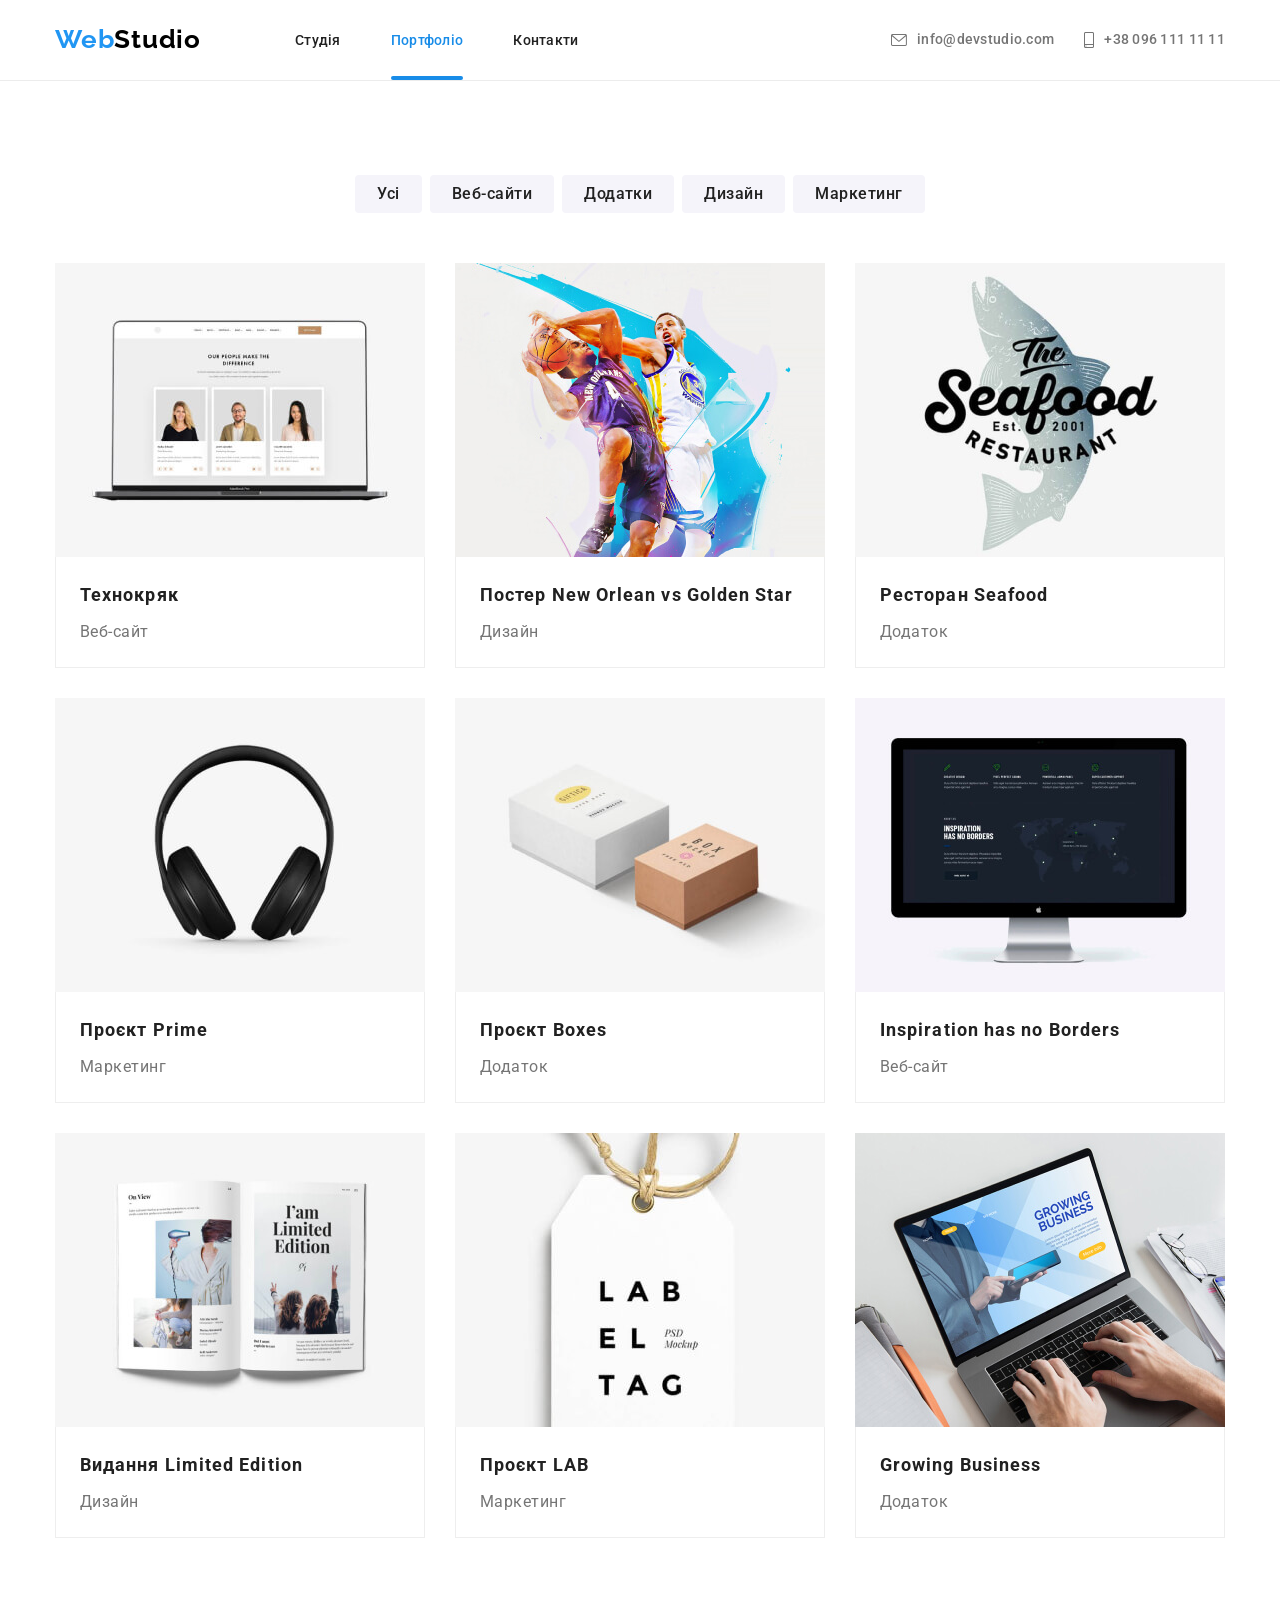
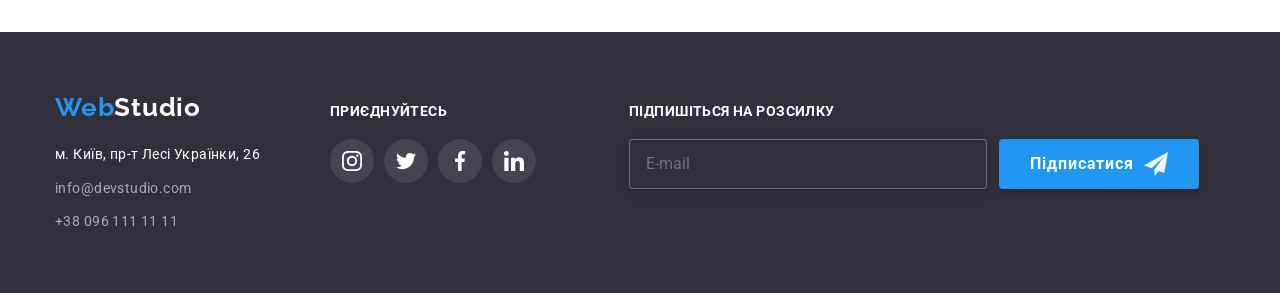
==== portfolio.html @ 802000c1 "Initial commit" ====
<!DOCTYPE html>
<html lang="uk">

<head>
    <meta charset="UTF-8">
    <meta http-equiv="X-UA-Compatible" content="IE=edge">
    <meta name="viewport" content="width=device-width, initial-scale=1.0">
    <title>Portfolio</title>
    <link rel="preconnect" href="https://fonts.googleapis.com">
    <link rel="preconnect" href="https://fonts.gstatic.com" crossorigin>
    <link href="https://fonts.gstatic.com" rel="styleshheet">
    <link
        href="https://fonts.googleapis.com/css2?family=Raleway:wght@700&family=Roboto:wght@400;500;700;900&display=swap"
        rel="stylesheet">
    <link rel="stylesheet"
        href="https://cdnjs.cloudflare.com/ajax/libs/modern-normalize/1.0.0/modern-normalize.min.css">
    <link rel="stylesheet" href="./css/styles.css">
    <link rel="stylesheet" href="./css/styles.css">
</head>


<!--head-->

<header class="border">

    <div class="container">
        <nav class="menu">
            <a class="logo-sait" href="./index.html"> <span style="color: #2196F3;">Web</span>Studio
            </a>
            <ul class="nav-item">
                <li class="item"><a class="nav-item-text" href="./index.html">Студія</a></li>
                <li class="item"><a class="nav-item-text current" href="./portfolio.html">Портфоліо</a></li>
                <li class="item"><a class="nav-item-text" href="#">Контакти</a></li>
            </ul>

            <ul class="conts">
                <li class="contacts-item">
                    <a class="contacts-text" href="mailto:info@devstudio.com">
                        <svg class="icon-heder wewr " Width="16" Height="12">
                            <use href="./img/symbol-defs.svg#icon-mail"></use>
                        </svg>
                        info@devstudio.com
                    </a>
                </li>

                <li class="contacts-item">

                    <a class="contacts-text" href="tel:+380961111111">
                        <svg class="icon-heder wewr " Width="10" Height="16">
                            <use href="./img/symbol-defs.svg#icon-tel"></use>
                        </svg>
                        +38 096 111 11 11
                    </a>
                </li>
            </ul>
        </nav>
    </div>

</header>


<main>
    <section class="prodjects">

        <div class=container>
            <ul class="batton-portfolio">
                <li class="qq"><button class="portfolio-batton" type="button">Усі</button></li>
                <li class="qq"><button class="portfolio-batton" type="button">Веб-сайти</button></li>
                <li class="qq"><button class="portfolio-batton" type="button">Додатки</button></li>
                <li class="qq"><button class="portfolio-batton" type="button">Дизайн</button></li>
                <li class="qq"><button class="portfolio-batton" type="button">Маркетинг</button></li>
            </ul>

            <ul class="img">



                <li class="img-shad">
                    <a class="img-shad-top" href="#" target="_blank">
                        <div class="img-wrapper">
                            <img class="img-top" src="./img/texnocryk.jpg" alt="технокряк" width="370" height="294">
                            <p class="opis"> Ресурс пропонує комплексні пропозиції з різним рівнем функціоналу та
                                сервісів. Все це дозволить відвідувачу отримати
                                вичерпні відомості про компанію чи приватну особу.</p>
                        </div>
                        <div class="img-structur">
                            <h3 class="project-text">Технокряк</h3>
                            <p class="work">Веб-сайт</p>
                        </div>
                    </a>
                </li>




                <li class="img-shad">
                    <a class="img-shad-top" href="#" target="_blank">
                        <div class="img-wrapper">
                            <img class="img-top" src="./img/basketball.jpg" alt="баскетбол" width="370" height="294">
                            <p class="opis"> Ресурс пропонує комплексні пропозиції з різним рівнем функціоналу та
                                сервісів. Все це дозволить відвідувачу отримати
                                вичерпні відомості про компанію чи приватну особу.</p>
                        </div>
                        <div class="img-structur">
                            <h3 class="project-text">Постер New Orlean vs Golden Star</h3>
                            <p class="work">Дизайн</p>
                        </div>
                    </a>
                </li>


                <li class="img-shad">
                    <a class="img-shad-top" href="#" target="_blank">
                        <div class="img-wrapper">
                            <img class="img-top" src="./img/seafood.jpg" alt="морськаеда" width="370" height="294">
                            <p class="opis"> Ресурс пропонує комплексні пропозиції з різним рівнем функціоналу та
                                сервісів. Все це дозволить відвідувачу отримати
                                вичерпні відомості про компанію чи приватну особу.</p>
                        </div>
                        <div class="img-structur">
                            <h3 class="project-text">Ресторан Seafood</h3>
                            <p class="work">Додаток</p>
                        </div>
                    </a>
                </li>


                <li class="img-shad">
                    <a class="img-shad-top" href="#" target="_blank">
                        <div class="img-wrapper">
                            <img class="img-top" src="./img/headphones.jpg" alt="навушники" width="370" height="294">
                            <p class="opis"> Ресурс пропонує комплексні пропозиції з різним рівнем функціоналу та
                                сервісів. Все це дозволить відвідувачу отримати
                                вичерпні відомості про компанію чи приватну особу.</p>
                        </div>
                        <div class="img-structur">
                            <h3 class="project-text">Проєкт Prime</h3>
                            <p class="work">Маркетинг</p>
                        </div>
                    </a>
                </li>

                <li class="img-shad">
                    <a class="img-shad-top" href="#" target="_blank">
                        <div class="img-wrapper">
                            <img class="img-top" src="./img/boxes.jpg" alt="коробки" width="370" height="294">
                            <p class="opis"> Ресурс пропонує комплексні пропозиції з різним рівнем функціоналу та
                                сервісів. Все це дозволить відвідувачу отримати
                                вичерпні відомості про компанію чи приватну особу.</p>
                        </div>
                        <div class="img-structur">
                            <h3 class="project-text">Проєкт Boxes</h3>
                            <p class="work">Додаток</p>
                        </div>
                    </a>
                </li>

                <li class="img-shad">
                    <a class="img-shad-top" href="#" target="_blank">
                        <div class="img-wrapper">
                            <img class="img-top" src="./img/imac.jpg" alt="аймак" width="370" height="294">
                            <p class="opis"> Ресурс пропонує комплексні пропозиції з різним рівнем функціоналу та
                                сервісів. Все це дозволить відвідувачу отримати
                                вичерпні відомості про компанію чи приватну особу.</p>
                        </div>
                        <div class="img-structur">
                            <h3 class="project-text">Inspiration has no Borders</h3>
                            <p class="work">Веб-сайт</p>
                        </div>
                    </a>
                </li>

                <li class="img-shad">
                    <a class="img-shad-top" href="#" target="_blank">
                        <div class="img-wrapper">
                            <img class="img-top" src="./img/book.jpg" alt="книга" width="370" height="294">
                            <p class="opis"> Ресурс пропонує комплексні пропозиції з різним рівнем функціоналу та
                                сервісів. Все це дозволить відвідувачу отримати
                                вичерпні відомості про компанію чи приватну особу.</p>
                        </div>
                        <div class="img-structur">
                            <h3 class="project-text">Видання Limited Edition</h3>
                            <p class="work">Дизайн</p>
                        </div>
                    </a>
                </li>

                <li class="img-shad">
                    <a class="img-shad-top" href="#" target="_blank">
                        <div class="img-wrapper">
                            <img class="img-top" src="./img/lab.jpg" alt="лаб" width="370" height="294">
                            <p class="opis"> Ресурс пропонує комплексні пропозиції з різним рівнем функціоналу та
                                сервісів. Все це дозволить відвідувачу отримати
                                вичерпні відомості про компанію чи приватну особу.</p>
                        </div>
                        <div class="img-structur">
                            <h3 class="project-text">Проєкт LAB</h3>
                            <p class="work">Маркетинг</p>
                        </div>
                    </a>
                </li>

                <li class="img-shad">
                    <a class="img-shad-top" href="#" target="_blank">
                        <div class="img-wrapper">
                            <img class="img-top" src="./img/notebook.jpg" alt="ноутбук" width="370" height="294">
                            <p class="opis"> Ресурс пропонує комплексні пропозиції з різним рівнем функціоналу та
                                сервісів. Все це дозволить відвідувачу отримати
                                вичерпні відомості про компанію чи приватну особу.</p>
                        </div>
                        <div class="img-structur">
                            <h3 class="project-text">Growing Business</h3>
                            <p class="work">Додаток</p>
                        </div>
                    </a>
                </li>

            </ul>
        </div>
    </section>


</main>

<footer class="address">


    <div class="container">
        <div class="footer-socials">
            <div class="adress-items">
                <a class="logo-nav-address" href="./index.html"> <span style="color: #2196F3;">Web</span>Studio </a>
                <ul class="contacts">
                    <li class="cont"><a class="cont-address-text" href="https://goo.gl/maps/hf1jpu9bbmZNbc6U8"
                            target="_blank" rel="noopener norreffer">м. Київ, пр-т Лесі
                            Українки, 26</a></li>
                    <li class="cont"><a class="cont-mail-text" href="mailto:info@devstudio.com">info@devstudio.com</a>
                    </li>
                    <li class="cont"><a class="cont-tel-tex" href="tel:+380961111111">+38 096 111 11 11</a></li>
                </ul>
            </div>



            <div class="conect-items">
                <p>приєднуйтесь</p>
                <ul class="connect-list">
                    <li class="connect-item">
                        <a href="#" class="connect-link">
                            <svg width=20 height=20>
                                <use href="./img/symbol-social.svg#icon-instagram"></use>
                            </svg>
                        </a>
                    </li>

                    <li class="connect-item">
                        <a href="#" class="connect-link">
                            <svg width=20 height=20>
                                <use href="./img/symbol-social.svg#icon-twitter"></use>
                            </svg>
                        </a>
                    </li>

                    <li class="connect-item">
                        <a href="#" class="connect-link">
                            <svg width=20 height=20>
                                <use href="./img/symbol-social.svg#icon-facebook"></use>
                            </svg>
                        </a>
                    </li>

                    <li class="connect-item">
                        <a href="#" class="connect-link">
                            <svg width=20 height=20>
                                <use href="./img/symbol-social.svg#icon-linkedin"></use>
                            </svg>
                        </a>
                    </li>
                </ul>
            </div>


            <div class="form-email">
                <p>Підпишіться на розсилку</p>
                <div class="forms-button">
                    <form action="name">
                        <label for="mail">
                            <input class="mmm" type="email" name="mail" id="mail" placeholder="E-mail" />
                        </label>
                    </form>
                    <button class="form-batton" type="submit">Підписатися
                        <svg width=24 height=24>
                            <use href="./img/symbol-clients.svg#icon-send"></use>
                        </svg></button>
                </div>
            </div>
        </div>




</footer>

</body>

</html>
---- css/styles.css ----
:root {
  --best-color1: #2196f3;
  --best-color2: #f5f5f5;
  --best-color3: #212121;
  --best-color4: #757575;
  --best-color5: #f5f4fa;
  --best-color6: #2f303a;
  --best-color7: #000000;
  --best-color8: #ffffff;
  --best-color9: #ffffff99;
  --best-color10: #e60909;
}

/* reset */
h1,
h2,
h3,
h4,
h5,
h6,
p,
ul {
  margin: 0;
  padding: 0;
}
body {
  background-color: var(--best-color8);
  font-family: "Roboto", sans-serif;
  color: var(--best-color3);
  text-decoration: none;
}
.border {
  border-bottom-width: 1px;
  border-bottom-style: solid;
  border-bottom-color: #ececec;
}

.container {
  width: 1200px;
  margin: 0 auto;
  padding-left: 15px;
  padding-right: 15px;
}
.menu {
  display: flex;
  align-items: center;
  margin: auto;
}

.logo-sait {
  padding-top: 24px;
  padding-bottom: 25px;
  display: flex;
  font-family: "Raleway", sans-serif;
  font-size: 26px;
  font-weight: 700;
  line-height: 1.19;
  letter-spacing: 0.03em;
  color: var(--best-color7);
  text-decoration: none;
  font-style: normal;
  line-height: 31px;
}

.nav-item {
  margin-left: 94px;
  font-weight: 500;
  align-items: center;
  display: flex;
  list-style-type: none;
}
.nav-item-text {
  padding: 32px 0;
  font-family: "Roboto", sans-serif;
  text-decoration: none;
  color: var(--best-color3);
  font-style: normal;
  font-size: 14px;
  line-height: 1.14;
  letter-spacing: 0.02em;
  transition: color 250ms cubic-bezier(0.4, 0, 0.2, 1);
}

.nav-item-text.current {
  color: #188ce8;
  position: relative;
}
.current:after {
  content: "";
  position: absolute;
  background: #188ce8;
  border-radius: 2px;
  height: 4px;
  width: 100%;
  left: 0%;
  bottom: 0%;
}

.nav-item .item + .item {
  margin-left: 50px;
}
.nav-item-text:focus {
  color: var(--best-color1);
}
.nav-item-text:hover {
  color: var(--best-color1);
}

/* mail-tel*/

.conts {
  margin-left: auto;
  display: flex;
  align-items: center;
}
.conts .contacts-item + .contacts-item {
  margin-left: 30px;
}

.conect-items {
  display: inline-block;
  text-decoration: none;
}

.contacts-text {
  padding: 32px 0;
  fill: #757575;
  display: flex;
  align-items: center;
  text-decoration: none;
  font-family: "Roboto", sans-serif;
  font-size: 14px;
  font-weight: 500;
  line-height: 1.14;
  letter-spacing: 0.02em;
  text-align: left;
  color: var(--best-color4);
  transition: color 900ms cubic-bezier(0.4, 0, 0.2, 1),
    fill 250ms cubic-bezier(0.4, 0, 0.2, 1);
}

li.contacts-item {
  list-style-type: none;
}

.icon-heder {
  fill: #757575;
  display: flex;
  margin-right: 10px;
  transition: fill 250ms cubic-bezier(0.4, 0, 0.2, 1);
}

.icon-heder:hover {
  fill: #2196f3;
  color: var(--best-color1);
}

.contacts-text:hover {
  fill: #2196f3;
  color: var(--best-color1);
}

.contacts-text:focus {
  fill: #2196f3;
  color: var(--best-color1);
}

/* Ефективні рішення для вашого бізнесу */

.hero-section {
  background-repeat: no-repeat;
  width: 1600px;
  height: 600px;
  margin: 0 auto;
  background-color: #c4c4c4;
  background-image: linear-gradient(
      rgba(47, 48, 58, 0.4),
      rgba(47, 48, 58, 0.4)
    ),
    url(../img/team.jpg);
  border-top-width: 3px;
  padding-top: 200px;
  padding-bottom: 200px;
}

.hero-text {
  text-transform: uppercase;
  color: white;
  font-size: 44px;
  font-weight: 900;
  line-height: 1.36;
  letter-spacing: 0.06em;
  text-align: center;
  max-width: 696px;
  margin: auto;
}

.main-batton {
  display: block;
  margin: 0 auto;
  font-family: "roboto";
  border-radius: 4px;
  padding: 15px 32px;
  font-size: 16px;
  font-weight: 700;
  line-height: 1.87;
  letter-spacing: 0.06em;
  text-align: center;
  cursor: pointer;
  text-decoration: none;
  margin-top: 30px;
  border: none;
  background-color: var(--best-color1);
  border-color: var(--brand-color1);
  color: var(--best-color2);
  box-shadow: 0px 4px 4px rgba(0, 0, 0, 0.15);
  transition: background-color 250ms cubic-bezier(0.4, 0, 0.2, 1);
}

.main-batton:focus {
  border-radius: 4px;
  background-color: #188ce8;
}
.main-batton:hover {
  background-color: #188ce8;
  box-shadow: 0px 4px 4px rgba(0, 0, 0, 0.15);
}
.main-batton:active {
  background-color: #188ce8;
}

.marker {
  gap: 30px;
  display: flex;
  list-style-type: none;
}
.peculiarities {
  padding-bottom: 94px;
  padding-top: 94px;
  display: block;
}

/*Чим ми займаємося */

.icon-rectangle {
  padding: 25px 102px 25px 102px;
  width: 270px;
  height: 120px;
  background: #f5f4fa;
  border-radius: 4px;
}
.What {
  padding-bottom: 94px;
}
.h3-text {
  margin-top: 30px;
  font-family: "Roboto", sans-serif;
  font-size: 14px;
  font-weight: 700;
  line-height: 1.14;
  letter-spacing: 0.03em;
  text-align: left;
  color: var(--best-color3);
  text-transform: uppercase;
  margin-bottom: 10px;
}

.p {
  font-family: "Roboto", sans-serif;
  font-size: 14px;
  line-height: 1.71;
  letter-spacing: 0.03em;
  text-align: left;
  color: var(--best-color4);
  width: 270px;
}
.foto {
  gap: 30px;
}
.h2-text {
  margin-bottom: 50px;
  font-family: "Roboto", sans-serif;
  font-size: 36px;
  font-weight: 700;
  line-height: 1.16;
  letter-spacing: 0.03em;
  text-align: center;
  color: var(--best-color3);
  text-align: center;
}

.product-thumb {
  position: relative;
  display: flex;
  align-items: center;
  justify-content: center;
}

.product-thumb::before {
  display: inline-block;
  position: absolute;
  content: "";
  width: 100%;
  height: 70px;
  bottom: 0%;
  background-color: rgba(47, 48, 58, 0.8);
}
.decor-img {
  font-family: "Roboto";
  font-style: normal;
  font-weight: 700;
  font-size: 14px;
  line-height: 16px;
  text-align: center;
  letter-spacing: 0.03em;
  text-transform: uppercase;
  bottom: 27px;
  color: #ffffff;

  position: absolute;
}

/* Наша команда*/

.team {
  padding-top: 94px;
  padding-bottom: 94px;
}

.team-foto {
  box-shadow: 0px 1px 3px rgba(0, 0, 0, 0.12), 0px 1px 1px rgba(0, 0, 0, 0.14),
    0px 2px 1px rgba(0, 0, 0, 0.2);
  border-radius: 0px 0px 4px 4px;
  background-color: #ffffff;
  list-style-type: none;
}
.rrr {
  gap: 30px;
  display: flex;
}
.our-team {
  font-family: "Roboto", sans-serif;
  font-size: 36px;
  font-weight: 700;
  line-height: 1.16;
  letter-spacing: 0.03em;
  text-align: center;
  color: var(--best-color3);
  margin-bottom: 50px;
}
.name-team {
  padding-top: 30px;
  margin-bottom: 10px;
  font-family: "Roboto", sans-serif;
  font-size: 16px;
  font-weight: 500;
  line-height: 1.18;
  letter-spacing: 0.03em;
  text-align: center;
  color: var(--best-color3);
}
.team-professions {
  font-family: "Roboto", sans-serif;
  font-size: 16px;
  font-weight: 400;
  line-height: 1.18;
  letter-spacing: 0.03em;
  text-align: center;
  color: var(--best-color4);
}
.address {
  padding-top: 60px;
  padding-bottom: 60px;
  background-color: var(--best-color6);
}
.logo-nav-address {
  font-family: "Raleway", sans-serif;
  font-size: 26px;
  font-weight: 700;
  line-height: 1.19;
  letter-spacing: 0.03em;
  text-align: left;
  color: var(--best-color8);
  text-decoration: none;
  font-style: normal;
  margin-bottom: 20px;
  display: block;
}
.contacts {
  list-style-type: none;
  font-style: normal;
  display: block;
}

.cont-address-text {
  text-decoration: none;
  font-family: "Roboto", sans-serif;
  font-size: 14px;
  font-weight: 400;
  line-height: 1.71;
  letter-spacing: 0.03em;
  text-align: left;
  color: var(--best-color8);
}
.contacts :not(:last-child) {
  margin-bottom: 9px;
}

.cont-mail-text {
  text-decoration: none;
  height: 21px;
  width: 231px;
  left: 215px;
  top: 2235px;
  border-radius: nullpx;
  color: var(--best-color9);
  font-family: "Roboto", sans-serif;
  font-style: normal;
  font-weight: 400;
  font-size: 14px;
  line-height: 24px;
  letter-spacing: 0.03em;
}
.cont-tel-tex {
  text-decoration: none;
  height: 21px;
  width: 231px;
  left: 215px;
  top: 2235px;
  border-radius: nullpx;
  color: var(--best-color9);
  font-family: "Roboto", sans-serif;
  font-style: normal;
  font-weight: 400;
  font-size: 14px;
  line-height: 24px;

  letter-spacing: 0.03em;
}
.batton-portfolio {
  display: block;
  justify-content: center;
  display: flex;
  list-style-type: none;
  margin-bottom: 50px;
}
.batton-portfolio .qq + .qq {
  margin-left: 8px;
}
.prodjects {
  padding-top: 94px;
  padding-bottom: 94px;
}
.portfolio-batton:hover {
  color: var(--best-color8);
  background-color: var(--best-color1);
}
.portfolio-batton:active {
  cursor: pointer;
  color: var(--best-color8);
  background-color: var(--best-color1);
  font-family: "Roboto", sans-serif;
  font-size: 16px;
  font-weight: 500;
  line-height: 1.62;
  letter-spacing: 0.03em;
  text-align: center;
  border-style: none;
}
.portfolio-batton {
  border-radius: 4px;
  padding-left: 22px;
  padding-right: 22px;
  padding-top: 6px;
  padding-bottom: 6px;
  background-color: var(--best-color5);
  font-family: "Roboto", sans-serif;
  font-size: 16px;
  font-weight: 500;
  line-height: 1.62;
  letter-spacing: 0.03em;
  text-align: center;
  color: var(--best-color3);
  cursor: pointer;
  border: none;
  transition: color 250ms cubic-bezier(0.4, 0, 0.2, 1);
}

.portfolio-batton {
  transition: background-color 250ms cubic-bezier(0.4, 0, 0.2, 1);
}
.portfolio-batton:hover {
  box-shadow: 0px 3px 1px rgba(0, 0, 0, 0.1), 0px 1px 2px rgba(0, 0, 0, 0.08),
    0px 2px 2px rgba(0, 0, 0, 0.12);
}
.portfolio-batton:focus {
  border-radius: 4px;
  color: var(--best-color8);
  background-color: var(--best-color1);
}

.img {
  flex-wrap: wrap;
  display: flex;
  list-style-type: none;
  gap: 30px;
}
.img-shad {
  transition: color 250ms cubic-bezier(0.4, 0, 0.2, 1);
}
.img-shad-top {
  transition: box-shadow 250ms cubic-bezier(0.4, 0, 0.2, 1);
  list-style-type: none;
  text-decoration: none;
  display: block;
}

.img-wrapper {
  position: relative;
  overflow: hidden;
}

.opis {
  position: absolute;
  width: 322px;
  height: 168px;
  left: 239px;
  top: 323px;
  font-family: "Roboto";
  font-style: normal;
  font-weight: 400;
  font-size: 18px;
  line-height: 28px;
  letter-spacing: 0.03em;

  top: 0;
  left: 0;
  width: 100%;
  height: 100%;
  color: #ffffff;
  padding-top: 63px;
  padding-left: 24px;
  background-color: rgba(33, 150, 243, 0.9);
  overflow: auto;
  transform: translateY(100%);
  transition: transform 250ms linear;
}

.img-shad-top:hover .opis {
  transform: translateY(0%);
}

.img-shad-top:focus .opis {
  transform: translateY(0%);
}

.img-shad-top:hover {
  box-shadow: 0px 1px 1px rgba(0, 0, 0, 0.12), 0px 4px 4px rgba(0, 0, 0, 0.06),
    1px 4px 6px rgba(0, 0, 0, 0.16);
}

.img-shad-top:focus {
  box-shadow: 0px 1px 1px rgba(0, 0, 0, 0.12), 0px 4px 4px rgba(0, 0, 0, 0.06),
    1px 4px 6px rgba(0, 0, 0, 0.16);
}

.img-top {
  display: block;
  max-width: 100%;
  height: auto;
}
.img-structur {
  padding: 20px 24px;
  border: 1px solid #eeeeee;
  border-top: none;
}
.project-text {
  font-family: "Roboto", sans-serif;
  font-size: 18px;
  font-weight: 700;
  line-height: 2;
  letter-spacing: 0.06em;
  text-align: left;
  color: var(--best-color3);
}
.work {
  margin-top: 4px;
  font-family: "Roboto", sans-serif;
  font-size: 16px;
  font-weight: 400;
  line-height: 1.87;
  letter-spacing: 0.03em;
  text-align: left;
  color: var(--best-color4);
}

.foto {
  display: flex;
  list-style-type: none;
}
.team {
  background-color: var(--best-color5);
}

.one {
  flex: content;
}

.clients-list {
  display: flex;
  justify-content: center;
  align-items: center;
  gap: 30px;
  list-style: none;
  margin: 0;
  padding: 0;
  border: 0;
  font-size: 100%;
  font: inherit;
  vertical-align: baseline;
}

/* постійнй кклієнти*/

.ikn {
  padding-top: 94px;
  padding-bottom: 94px;
}

.ikns {
  margin-bottom: 50px;
  text-align: center;
  font-family: "Roboto";
  font-style: normal;
  font-weight: 700;
  font-size: 36px;
  line-height: 42px;
  text-align: center;
  letter-spacing: 0.03em;

  color: #212121;
}

.clients-link {
  cursor: pointer;
  border: 1px solid #afb1b8;
  border-radius: 4px;
  display: flex;
  justify-content: center;
  align-items: center;
  fill: #afb1b8;
  width: 170px;
  height: 92px;
}
.clients-link {
  transition: fill 250ms cubic-bezier(0.4, 0, 0.2, 1),
    border-color 250ms cubic-bezier(0.4, 0, 0.2, 1);
}

.clients-link:focus {
  border: 1px solid #2196f3;
  fill: #2196f3;
}
.clients-link:hover {
  border: 1px solid #2196f3;
  fill: #2196f3;
}

.team-socials {
  gap: 10px;
  list-style: none;
  display: flex;
  justify-content: center;
  margin: 16px 0px 30px 0px;
}
.team-socials-item {
  width: 44px;
  height: 44px;
}
.team-socials-link {
  display: flex;
  justify-content: center;
  align-items: center;
  width: 100%;
  height: 100%;
  background-color: #ffffff;
  border-radius: 50%;
  transition: background-color 250ms cubic-bezier(0.4, 0, 0.2, 1);
}

.team-socials-icon {
  fill: #afb1b8;
  transition: fill 250ms cubic-bezier(0.4, 0, 0.2, 1);
}

.team-socials-icon:hover {
  fill: #ffffff;
}
.team-socials-link:hover {
  background-color: #2196f3;
}
.team-socials-link:hover .team-socials-icon {
  fill: #ffffff;
}
.team-socials-link:focus .team-socials-icon {
  fill: #ffffff;
}
.team-socials-link:focus {
  background-color: #2196f3;
}

.footer-socials {
  display: flex;
  align-items: baseline;
}

.adress-items {
  margin-right: 70px;
}
.conect-items {
  margin-right: 93px;
  color: white;
  text-transform: uppercase;
  font-family: Roboto;
  font-size: 14px;
  font-weight: 700;
  line-height: 16px;
  letter-spacing: 0.03em;
  text-align: left;
}
.connect-list {
  list-style: none;
  display: flex;
  margin-top: 20px;
  gap: 10px;
}
.connect-link {
  fill: white;
  border-radius: 50%;
  background-color: #ffffff1a;
  padding: 12;
  display: flex;
  padding: 12px;
  margin: 0px;
  transition: background-color 250ms cubic-bezier(0.4, 0, 0.2, 1);
}
.connect-link:hover {
  background-color: #2196f3;
}
.connect-link:focus {
  background-color: #2196f3;
}

.backdrop {
  position: fixed;
  top: 0;
  left: 0;
  width: 100%;
  height: 100%;
  background: rgba(0, 0, 0, 0.2);
  z-index: 100;
  transition: opacity 250ms linear, visibility 250ms linear;
}
.backdrop.is-hidden {
  visibility: hidden;
  opacity: 0;
  pointer-events: none;
}
.modal {
  position: absolute;
  width: 528px;
  height: 581px;
  background-color: #ffffff;
  top: 50%;
  left: 50%;
  transform: translate(-50%, -50%);
  padding: 40px;
}

.modal-text {
  font-weight: 700;
  font-size: 20px;
  line-height: calc(23 / 20);
  text-align: center;
  letter-spacing: 0.03em;
  display: block;
  color: #212121;
  margin-bottom: 12px;
}

.form-email {
  font-family: "Roboto";
  font-style: normal;
  font-weight: 700;
  font-size: 14px;
  line-height: 16px;
  letter-spacing: 0.03em;
  text-transform: uppercase;
  color: #ffffff;
}
.form-batton {
  width: 200px;
  height: 50px;
  left: 1213px;
  top: 2794px;
  background: #2196f3;
  box-shadow: 0px 4px 4px rgba(0, 0, 0, 0.15);
  border-radius: 4px;
  font-family: "Roboto";
  font-style: normal;
  font-weight: 700;
  font-size: 16px;
  line-height: 30px;
  display: flex;
  align-items: center;
  justify-content: center;
  text-align: center;
  letter-spacing: 0.06em;
  color: #ffffff;
  fill: var(--best-color2);
  gap: 10px;
  transition: background-color 250ms cubic-bezier(0.4, 0, 0.2, 1);
  cursor: pointer;
  border: none;
}
.form-batton:focus {
  border-radius: 4px;
  background-color: #188ce8;
}
.form-batton:hover {
  background-color: #188ce8;
  box-shadow: 0px 4px 4px rgba(0, 0, 0, 0.15);
}
.form-batton:active {
  background-color: #188ce8;
}

.forms-button {
  display: flex;
  align-items: center;
  gap: 12px;
  margin-top: 20px;
}
.mmm {
  box-sizing: border-box;
  justify-items: center;
  align-items: center;
  width: 358px;
  height: 50px;
  left: 815px;
  top: 2784px;
  background-color: #2f303a;
  border: 1px solid rgba(255, 255, 255, 0.3);
  filter: drop-shadow(0px 4px 4px rgba(0, 0, 0, 0.15));
  border-radius: 4px;
  font-family: "Roboto";
  font-style: normal;
  font-weight: 400;
  font-size: 16px;
  padding: 0 16px;
  cursor: pointer;
}
.mmm:focus {
  border: var(--best-color1) 1px solid;
  transition: border-color 250ms cubic-bezier(0.4, 0, 0.2, 1);
}
.mmm:hover {
  border: var(--best-color1) 1px solid;
  transition: border-color 250ms cubic-bezier(0.4, 0, 0.2, 1);
}

.contact-form {
  flex-wrap: wrap;
  display: flex;
}
.form-input {
  box-sizing: border-box;
  width: 448px;
  height: 40px;
  display: block;
  border: 1px solid rgba(33, 33, 33, 0.2);
  border-radius: 4px;
  cursor: pointer;
  padding: 11px 42px;
  margin-bottom: 10px;
  transition: border 250ms cubic-bezier(0.4, 0, 0.2, 1);
}

.form-input:focus, .form-input:hover {
  border: 1px solid #2196F3;
}
.form-input:focus ~ .contact-form-icon, .form-input:hover ~ .contact-form-icon {
  fill: #2196F3;
}

.form-input-texterea {
  box-sizing: border-box;
  width: 448px;
  height: 120px;
  display: block;
  border: 1px solid rgba(33, 33, 33, 0.2);
  border-radius: 4px;
  cursor: pointer;
  resize: none;
  padding: 12px 16px;
  margin-bottom: 20px;
  transition: border 250ms cubic-bezier(0.4, 0, 0.2, 1);
}
.form-input-texterea::placeholder {
  font-weight: 400;
  font-size: 12px;
  line-height: 14px;
  letter-spacing: 0.01em;
  color: rgba(117, 117, 117, 0.5);
}
.form-label {
  font-size: 12px;
  line-height: calc(14 / 12);
  letter-spacing: 0.01em;
  color: #757575;
  display: block;
  margin-bottom: 4px;
}
.contact-form-box {
  display: block;
  position: relative;
}

.form-batton-modal {
  width: 200px;
  height: 50px;
  border-radius: 4px;
  font-weight: 700;
  letter-spacing: 0.06em;
  cursor: pointer;
  border: none;
  display: block;
  margin: 0 auto;
  color: var(--best-color2);
  box-shadow: 0px 4px 4px rgba(0, 0, 0, 0.15);
  transition: background-color 250ms cubic-bezier(0.4, 0, 0.2, 1);
  background-color: var(--best-color1);
}

.form-batton-modal:focus {
  border-radius: 4px;
  background-color: #188ce8;
}
.form-batton-modal:hover {
  background-color: #188ce8;
  box-shadow: 0px 4px 4px rgba(0, 0, 0, 0.15);
}
.form-batton-modal:active {
  background-color: #188ce8;
}

.contact-form-icon {
  fill: var(--best-color3);
  position: absolute;
  left: 11px;
  top: 50%;
  transform: translateY(-50%);
  cursor: pointer;
}

.contact-form-text {
  font-weight: 400;
  font-size: 14px;
  line-height: 24px;
  letter-spacing: 0.03em;
  color: #757575;
}
.contact-form-link {
  font-weight: 400;
  font-size: 14px;
  line-height: 24px;
  letter-spacing: 0.03em;
  color: var(--best-color1);
}

.btn-modal-close {
  position: absolute;
  top: 8px;
  right: 8px;
  width: 30px;
  height: 30px;
  border: 1px solid rgba(0, 0, 0, 0.1);
  padding: 0;
  border-radius: 50%;
  display: flex;
  justify-content: center;
  align-items: center;
  cursor: pointer;
  fill: #000000;
}
.modal-close-icon:hover {
  transition: fill 250ms cubic-bezier(0.4, 0, 0.2, 1);
  fill: #2196f3;
}

.contact-form-icon:hover {
  transition: fill 250ms cubic-bezier(0.4, 0, 0.2, 1);
  fill: #2196f3;
}

.form-input:hover {
  transform: outline #2196f3;
}

.contact-form-accept {
  display: flex;
  align-items: center;
  margin: 0 auto;
  margin-bottom: 30px;
  cursor: pointer;
}
.checkbox-checked {
  margin-right: 7px;
  width: 16px;
  height: 15px;
  display: inline-block;
  border-radius: 4px;
  border: 2px solid #212121;
}
.contact-form-checkbox {
  position: absolute;
  appearance: none;
}

.contact-form-checkbox:checked + .checkbox-checked {
  background-color: var(--best-color1);
  background-size: contain;
  background-origin: border-box;
  border-color: var(--best-color1);
  background-image: url(../img/vector.svg);
}
---- css/styles.css ----
:root {
  --best-color1: #2196f3;
  --best-color2: #f5f5f5;
  --best-color3: #212121;
  --best-color4: #757575;
  --best-color5: #f5f4fa;
  --best-color6: #2f303a;
  --best-color7: #000000;
  --best-color8: #ffffff;
  --best-color9: #ffffff99;
  --best-color10: #e60909;
}

/* reset */
h1,
h2,
h3,
h4,
h5,
h6,
p,
ul {
  margin: 0;
  padding: 0;
}
body {
  background-color: var(--best-color8);
  font-family: "Roboto", sans-serif;
  color: var(--best-color3);
  text-decoration: none;
}
.border {
  border-bottom-width: 1px;
  border-bottom-style: solid;
  border-bottom-color: #ececec;
}

.container {
  width: 1200px;
  margin: 0 auto;
  padding-left: 15px;
  padding-right: 15px;
}
.menu {
  display: flex;
  align-items: center;
  margin: auto;
}

.logo-sait {
  padding-top: 24px;
  padding-bottom: 25px;
  display: flex;
  font-family: "Raleway", sans-serif;
  font-size: 26px;
  font-weight: 700;
  line-height: 1.19;
  letter-spacing: 0.03em;
  color: var(--best-color7);
  text-decoration: none;
  font-style: normal;
  line-height: 31px;
}

.nav-item {
  margin-left: 94px;
  font-weight: 500;
  align-items: center;
  display: flex;
  list-style-type: none;
}
.nav-item-text {
  padding: 32px 0;
  font-family: "Roboto", sans-serif;
  text-decoration: none;
  color: var(--best-color3);
  font-style: normal;
  font-size: 14px;
  line-height: 1.14;
  letter-spacing: 0.02em;
  transition: color 250ms cubic-bezier(0.4, 0, 0.2, 1);
}

.nav-item-text.current {
  color: #188ce8;
  position: relative;
}
.current:after {
  content: "";
  position: absolute;
  background: #188ce8;
  border-radius: 2px;
  height: 4px;
  width: 100%;
  left: 0%;
  bottom: 0%;
}

.nav-item .item + .item {
  margin-left: 50px;
}
.nav-item-text:focus {
  color: var(--best-color1);
}
.nav-item-text:hover {
  color: var(--best-color1);
}

/* mail-tel*/

.conts {
  margin-left: auto;
  display: flex;
  align-items: center;
}
.conts .contacts-item + .contacts-item {
  margin-left: 30px;
}

.conect-items {
  display: inline-block;
  text-decoration: none;
}

.contacts-text {
  padding: 32px 0;
  fill: #757575;
  display: flex;
  align-items: center;
  text-decoration: none;
  font-family: "Roboto", sans-serif;
  font-size: 14px;
  font-weight: 500;
  line-height: 1.14;
  letter-spacing: 0.02em;
  text-align: left;
  color: var(--best-color4);
  transition: color 900ms cubic-bezier(0.4, 0, 0.2, 1),
    fill 250ms cubic-bezier(0.4, 0, 0.2, 1);
}

li.contacts-item {
  list-style-type: none;
}

.icon-heder {
  fill: #757575;
  display: flex;
  margin-right: 10px;
  transition: fill 250ms cubic-bezier(0.4, 0, 0.2, 1);
}

.icon-heder:hover {
  fill: #2196f3;
  color: var(--best-color1);
}

.contacts-text:hover {
  fill: #2196f3;
  color: var(--best-color1);
}

.contacts-text:focus {
  fill: #2196f3;
  color: var(--best-color1);
}

/* Ефективні рішення для вашого бізнесу */

.hero-section {
  background-repeat: no-repeat;
  width: 1600px;
  height: 600px;
  margin: 0 auto;
  background-color: #c4c4c4;
  background-image: linear-gradient(
      rgba(47, 48, 58, 0.4),
      rgba(47, 48, 58, 0.4)
    ),
    url(../img/team.jpg);
  border-top-width: 3px;
  padding-top: 200px;
  padding-bottom: 200px;
}

.hero-text {
  text-transform: uppercase;
  color: white;
  font-size: 44px;
  font-weight: 900;
  line-height: 1.36;
  letter-spacing: 0.06em;
  text-align: center;
  max-width: 696px;
  margin: auto;
}

.main-batton {
  display: block;
  margin: 0 auto;
  font-family: "roboto";
  border-radius: 4px;
  padding: 15px 32px;
  font-size: 16px;
  font-weight: 700;
  line-height: 1.87;
  letter-spacing: 0.06em;
  text-align: center;
  cursor: pointer;
  text-decoration: none;
  margin-top: 30px;
  border: none;
  background-color: var(--best-color1);
  border-color: var(--brand-color1);
  color: var(--best-color2);
  box-shadow: 0px 4px 4px rgba(0, 0, 0, 0.15);
  transition: background-color 250ms cubic-bezier(0.4, 0, 0.2, 1);
}

.main-batton:focus {
  border-radius: 4px;
  background-color: #188ce8;
}
.main-batton:hover {
  background-color: #188ce8;
  box-shadow: 0px 4px 4px rgba(0, 0, 0, 0.15);
}
.main-batton:active {
  background-color: #188ce8;
}

.marker {
  gap: 30px;
  display: flex;
  list-style-type: none;
}
.peculiarities {
  padding-bottom: 94px;
  padding-top: 94px;
  display: block;
}

/*Чим ми займаємося */

.icon-rectangle {
  padding: 25px 102px 25px 102px;
  width: 270px;
  height: 120px;
  background: #f5f4fa;
  border-radius: 4px;
}
.What {
  padding-bottom: 94px;
}
.h3-text {
  margin-top: 30px;
  font-family: "Roboto", sans-serif;
  font-size: 14px;
  font-weight: 700;
  line-height: 1.14;
  letter-spacing: 0.03em;
  text-align: left;
  color: var(--best-color3);
  text-transform: uppercase;
  margin-bottom: 10px;
}

.p {
  font-family: "Roboto", sans-serif;
  font-size: 14px;
  line-height: 1.71;
  letter-spacing: 0.03em;
  text-align: left;
  color: var(--best-color4);
  width: 270px;
}
.foto {
  gap: 30px;
}
.h2-text {
  margin-bottom: 50px;
  font-family: "Roboto", sans-serif;
  font-size: 36px;
  font-weight: 700;
  line-height: 1.16;
  letter-spacing: 0.03em;
  text-align: center;
  color: var(--best-color3);
  text-align: center;
}

.product-thumb {
  position: relative;
  display: flex;
  align-items: center;
  justify-content: center;
}

.product-thumb::before {
  display: inline-block;
  position: absolute;
  content: "";
  width: 100%;
  height: 70px;
  bottom: 0%;
  background-color: rgba(47, 48, 58, 0.8);
}
.decor-img {
  font-family: "Roboto";
  font-style: normal;
  font-weight: 700;
  font-size: 14px;
  line-height: 16px;
  text-align: center;
  letter-spacing: 0.03em;
  text-transform: uppercase;
  bottom: 27px;
  color: #ffffff;

  position: absolute;
}

/* Наша команда*/

.team {
  padding-top: 94px;
  padding-bottom: 94px;
}

.team-foto {
  box-shadow: 0px 1px 3px rgba(0, 0, 0, 0.12), 0px 1px 1px rgba(0, 0, 0, 0.14),
    0px 2px 1px rgba(0, 0, 0, 0.2);
  border-radius: 0px 0px 4px 4px;
  background-color: #ffffff;
  list-style-type: none;
}
.rrr {
  gap: 30px;
  display: flex;
}
.our-team {
  font-family: "Roboto", sans-serif;
  font-size: 36px;
  font-weight: 700;
  line-height: 1.16;
  letter-spacing: 0.03em;
  text-align: center;
  color: var(--best-color3);
  margin-bottom: 50px;
}
.name-team {
  padding-top: 30px;
  margin-bottom: 10px;
  font-family: "Roboto", sans-serif;
  font-size: 16px;
  font-weight: 500;
  line-height: 1.18;
  letter-spacing: 0.03em;
  text-align: center;
  color: var(--best-color3);
}
.team-professions {
  font-family: "Roboto", sans-serif;
  font-size: 16px;
  font-weight: 400;
  line-height: 1.18;
  letter-spacing: 0.03em;
  text-align: center;
  color: var(--best-color4);
}
.address {
  padding-top: 60px;
  padding-bottom: 60px;
  background-color: var(--best-color6);
}
.logo-nav-address {
  font-family: "Raleway", sans-serif;
  font-size: 26px;
  font-weight: 700;
  line-height: 1.19;
  letter-spacing: 0.03em;
  text-align: left;
  color: var(--best-color8);
  text-decoration: none;
  font-style: normal;
  margin-bottom: 20px;
  display: block;
}
.contacts {
  list-style-type: none;
  font-style: normal;
  display: block;
}

.cont-address-text {
  text-decoration: none;
  font-family: "Roboto", sans-serif;
  font-size: 14px;
  font-weight: 400;
  line-height: 1.71;
  letter-spacing: 0.03em;
  text-align: left;
  color: var(--best-color8);
}
.contacts :not(:last-child) {
  margin-bottom: 9px;
}

.cont-mail-text {
  text-decoration: none;
  height: 21px;
  width: 231px;
  left: 215px;
  top: 2235px;
  border-radius: nullpx;
  color: var(--best-color9);
  font-family: "Roboto", sans-serif;
  font-style: normal;
  font-weight: 400;
  font-size: 14px;
  line-height: 24px;
  letter-spacing: 0.03em;
}
.cont-tel-tex {
  text-decoration: none;
  height: 21px;
  width: 231px;
  left: 215px;
  top: 2235px;
  border-radius: nullpx;
  color: var(--best-color9);
  font-family: "Roboto", sans-serif;
  font-style: normal;
  font-weight: 400;
  font-size: 14px;
  line-height: 24px;

  letter-spacing: 0.03em;
}
.batton-portfolio {
  display: block;
  justify-content: center;
  display: flex;
  list-style-type: none;
  margin-bottom: 50px;
}
.batton-portfolio .qq + .qq {
  margin-left: 8px;
}
.prodjects {
  padding-top: 94px;
  padding-bottom: 94px;
}
.portfolio-batton:hover {
  color: var(--best-color8);
  background-color: var(--best-color1);
}
.portfolio-batton:active {
  cursor: pointer;
  color: var(--best-color8);
  background-color: var(--best-color1);
  font-family: "Roboto", sans-serif;
  font-size: 16px;
  font-weight: 500;
  line-height: 1.62;
  letter-spacing: 0.03em;
  text-align: center;
  border-style: none;
}
.portfolio-batton {
  border-radius: 4px;
  padding-left: 22px;
  padding-right: 22px;
  padding-top: 6px;
  padding-bottom: 6px;
  background-color: var(--best-color5);
  font-family: "Roboto", sans-serif;
  font-size: 16px;
  font-weight: 500;
  line-height: 1.62;
  letter-spacing: 0.03em;
  text-align: center;
  color: var(--best-color3);
  cursor: pointer;
  border: none;
  transition: color 250ms cubic-bezier(0.4, 0, 0.2, 1);
}

.portfolio-batton {
  transition: background-color 250ms cubic-bezier(0.4, 0, 0.2, 1);
}
.portfolio-batton:hover {
  box-shadow: 0px 3px 1px rgba(0, 0, 0, 0.1), 0px 1px 2px rgba(0, 0, 0, 0.08),
    0px 2px 2px rgba(0, 0, 0, 0.12);
}
.portfolio-batton:focus {
  border-radius: 4px;
  color: var(--best-color8);
  background-color: var(--best-color1);
}

.img {
  flex-wrap: wrap;
  display: flex;
  list-style-type: none;
  gap: 30px;
}
.img-shad {
  transition: color 250ms cubic-bezier(0.4, 0, 0.2, 1);
}
.img-shad-top {
  transition: box-shadow 250ms cubic-bezier(0.4, 0, 0.2, 1);
  list-style-type: none;
  text-decoration: none;
  display: block;
}

.img-wrapper {
  position: relative;
  overflow: hidden;
}

.opis {
  position: absolute;
  width: 322px;
  height: 168px;
  left: 239px;
  top: 323px;
  font-family: "Roboto";
  font-style: normal;
  font-weight: 400;
  font-size: 18px;
  line-height: 28px;
  letter-spacing: 0.03em;

  top: 0;
  left: 0;
  width: 100%;
  height: 100%;
  color: #ffffff;
  padding-top: 63px;
  padding-left: 24px;
  background-color: rgba(33, 150, 243, 0.9);
  overflow: auto;
  transform: translateY(100%);
  transition: transform 250ms linear;
}

.img-shad-top:hover .opis {
  transform: translateY(0%);
}

.img-shad-top:focus .opis {
  transform: translateY(0%);
}

.img-shad-top:hover {
  box-shadow: 0px 1px 1px rgba(0, 0, 0, 0.12), 0px 4px 4px rgba(0, 0, 0, 0.06),
    1px 4px 6px rgba(0, 0, 0, 0.16);
}

.img-shad-top:focus {
  box-shadow: 0px 1px 1px rgba(0, 0, 0, 0.12), 0px 4px 4px rgba(0, 0, 0, 0.06),
    1px 4px 6px rgba(0, 0, 0, 0.16);
}

.img-top {
  display: block;
  max-width: 100%;
  height: auto;
}
.img-structur {
  padding: 20px 24px;
  border: 1px solid #eeeeee;
  border-top: none;
}
.project-text {
  font-family: "Roboto", sans-serif;
  font-size: 18px;
  font-weight: 700;
  line-height: 2;
  letter-spacing: 0.06em;
  text-align: left;
  color: var(--best-color3);
}
.work {
  margin-top: 4px;
  font-family: "Roboto", sans-serif;
  font-size: 16px;
  font-weight: 400;
  line-height: 1.87;
  letter-spacing: 0.03em;
  text-align: left;
  color: var(--best-color4);
}

.foto {
  display: flex;
  list-style-type: none;
}
.team {
  background-color: var(--best-color5);
}

.one {
  flex: content;
}

.clients-list {
  display: flex;
  justify-content: center;
  align-items: center;
  gap: 30px;
  list-style: none;
  margin: 0;
  padding: 0;
  border: 0;
  font-size: 100%;
  font: inherit;
  vertical-align: baseline;
}

/* постійнй кклієнти*/

.ikn {
  padding-top: 94px;
  padding-bottom: 94px;
}

.ikns {
  margin-bottom: 50px;
  text-align: center;
  font-family: "Roboto";
  font-style: normal;
  font-weight: 700;
  font-size: 36px;
  line-height: 42px;
  text-align: center;
  letter-spacing: 0.03em;

  color: #212121;
}

.clients-link {
  cursor: pointer;
  border: 1px solid #afb1b8;
  border-radius: 4px;
  display: flex;
  justify-content: center;
  align-items: center;
  fill: #afb1b8;
  width: 170px;
  height: 92px;
}
.clients-link {
  transition: fill 250ms cubic-bezier(0.4, 0, 0.2, 1),
    border-color 250ms cubic-bezier(0.4, 0, 0.2, 1);
}

.clients-link:focus {
  border: 1px solid #2196f3;
  fill: #2196f3;
}
.clients-link:hover {
  border: 1px solid #2196f3;
  fill: #2196f3;
}

.team-socials {
  gap: 10px;
  list-style: none;
  display: flex;
  justify-content: center;
  margin: 16px 0px 30px 0px;
}
.team-socials-item {
  width: 44px;
  height: 44px;
}
.team-socials-link {
  display: flex;
  justify-content: center;
  align-items: center;
  width: 100%;
  height: 100%;
  background-color: #ffffff;
  border-radius: 50%;
  transition: background-color 250ms cubic-bezier(0.4, 0, 0.2, 1);
}

.team-socials-icon {
  fill: #afb1b8;
  transition: fill 250ms cubic-bezier(0.4, 0, 0.2, 1);
}

.team-socials-icon:hover {
  fill: #ffffff;
}
.team-socials-link:hover {
  background-color: #2196f3;
}
.team-socials-link:hover .team-socials-icon {
  fill: #ffffff;
}
.team-socials-link:focus .team-socials-icon {
  fill: #ffffff;
}
.team-socials-link:focus {
  background-color: #2196f3;
}

.footer-socials {
  display: flex;
  align-items: baseline;
}

.adress-items {
  margin-right: 70px;
}
.conect-items {
  margin-right: 93px;
  color: white;
  text-transform: uppercase;
  font-family: Roboto;
  font-size: 14px;
  font-weight: 700;
  line-height: 16px;
  letter-spacing: 0.03em;
  text-align: left;
}
.connect-list {
  list-style: none;
  display: flex;
  margin-top: 20px;
  gap: 10px;
}
.connect-link {
  fill: white;
  border-radius: 50%;
  background-color: #ffffff1a;
  padding: 12;
  display: flex;
  padding: 12px;
  margin: 0px;
  transition: background-color 250ms cubic-bezier(0.4, 0, 0.2, 1);
}
.connect-link:hover {
  background-color: #2196f3;
}
.connect-link:focus {
  background-color: #2196f3;
}

.backdrop {
  position: fixed;
  top: 0;
  left: 0;
  width: 100%;
  height: 100%;
  background: rgba(0, 0, 0, 0.2);
  z-index: 100;
  transition: opacity 250ms linear, visibility 250ms linear;
}
.backdrop.is-hidden {
  visibility: hidden;
  opacity: 0;
  pointer-events: none;
}
.modal {
  position: absolute;
  width: 528px;
  height: 581px;
  background-color: #ffffff;
  top: 50%;
  left: 50%;
  transform: translate(-50%, -50%);
  padding: 40px;
}

.modal-text {
  font-weight: 700;
  font-size: 20px;
  line-height: calc(23 / 20);
  text-align: center;
  letter-spacing: 0.03em;
  display: block;
  color: #212121;
  margin-bottom: 12px;
}

.form-email {
  font-family: "Roboto";
  font-style: normal;
  font-weight: 700;
  font-size: 14px;
  line-height: 16px;
  letter-spacing: 0.03em;
  text-transform: uppercase;
  color: #ffffff;
}
.form-batton {
  width: 200px;
  height: 50px;
  left: 1213px;
  top: 2794px;
  background: #2196f3;
  box-shadow: 0px 4px 4px rgba(0, 0, 0, 0.15);
  border-radius: 4px;
  font-family: "Roboto";
  font-style: normal;
  font-weight: 700;
  font-size: 16px;
  line-height: 30px;
  display: flex;
  align-items: center;
  justify-content: center;
  text-align: center;
  letter-spacing: 0.06em;
  color: #ffffff;
  fill: var(--best-color2);
  gap: 10px;
  transition: background-color 250ms cubic-bezier(0.4, 0, 0.2, 1);
  cursor: pointer;
  border: none;
}
.form-batton:focus {
  border-radius: 4px;
  background-color: #188ce8;
}
.form-batton:hover {
  background-color: #188ce8;
  box-shadow: 0px 4px 4px rgba(0, 0, 0, 0.15);
}
.form-batton:active {
  background-color: #188ce8;
}

.forms-button {
  display: flex;
  align-items: center;
  gap: 12px;
  margin-top: 20px;
}
.mmm {
  box-sizing: border-box;
  justify-items: center;
  align-items: center;
  width: 358px;
  height: 50px;
  left: 815px;
  top: 2784px;
  background-color: #2f303a;
  border: 1px solid rgba(255, 255, 255, 0.3);
  filter: drop-shadow(0px 4px 4px rgba(0, 0, 0, 0.15));
  border-radius: 4px;
  font-family: "Roboto";
  font-style: normal;
  font-weight: 400;
  font-size: 16px;
  padding: 0 16px;
  cursor: pointer;
}
.mmm:focus {
  border: var(--best-color1) 1px solid;
  transition: border-color 250ms cubic-bezier(0.4, 0, 0.2, 1);
}
.mmm:hover {
  border: var(--best-color1) 1px solid;
  transition: border-color 250ms cubic-bezier(0.4, 0, 0.2, 1);
}

.contact-form {
  flex-wrap: wrap;
  display: flex;
}
.form-input {
  box-sizing: border-box;
  width: 448px;
  height: 40px;
  display: block;
  border: 1px solid rgba(33, 33, 33, 0.2);
  border-radius: 4px;
  cursor: pointer;
  padding: 11px 42px;
  margin-bottom: 10px;
  transition: border 250ms cubic-bezier(0.4, 0, 0.2, 1);
}

.form-input:focus, .form-input:hover {
  border: 1px solid #2196F3;
}
.form-input:focus ~ .contact-form-icon, .form-input:hover ~ .contact-form-icon {
  fill: #2196F3;
}

.form-input-texterea {
  box-sizing: border-box;
  width: 448px;
  height: 120px;
  display: block;
  border: 1px solid rgba(33, 33, 33, 0.2);
  border-radius: 4px;
  cursor: pointer;
  resize: none;
  padding: 12px 16px;
  margin-bottom: 20px;
  transition: border 250ms cubic-bezier(0.4, 0, 0.2, 1);
}
.form-input-texterea::placeholder {
  font-weight: 400;
  font-size: 12px;
  line-height: 14px;
  letter-spacing: 0.01em;
  color: rgba(117, 117, 117, 0.5);
}
.form-label {
  font-size: 12px;
  line-height: calc(14 / 12);
  letter-spacing: 0.01em;
  color: #757575;
  display: block;
  margin-bottom: 4px;
}
.contact-form-box {
  display: block;
  position: relative;
}

.form-batton-modal {
  width: 200px;
  height: 50px;
  border-radius: 4px;
  font-weight: 700;
  letter-spacing: 0.06em;
  cursor: pointer;
  border: none;
  display: block;
  margin: 0 auto;
  color: var(--best-color2);
  box-shadow: 0px 4px 4px rgba(0, 0, 0, 0.15);
  transition: background-color 250ms cubic-bezier(0.4, 0, 0.2, 1);
  background-color: var(--best-color1);
}

.form-batton-modal:focus {
  border-radius: 4px;
  background-color: #188ce8;
}
.form-batton-modal:hover {
  background-color: #188ce8;
  box-shadow: 0px 4px 4px rgba(0, 0, 0, 0.15);
}
.form-batton-modal:active {
  background-color: #188ce8;
}

.contact-form-icon {
  fill: var(--best-color3);
  position: absolute;
  left: 11px;
  top: 50%;
  transform: translateY(-50%);
  cursor: pointer;
}

.contact-form-text {
  font-weight: 400;
  font-size: 14px;
  line-height: 24px;
  letter-spacing: 0.03em;
  color: #757575;
}
.contact-form-link {
  font-weight: 400;
  font-size: 14px;
  line-height: 24px;
  letter-spacing: 0.03em;
  color: var(--best-color1);
}

.btn-modal-close {
  position: absolute;
  top: 8px;
  right: 8px;
  width: 30px;
  height: 30px;
  border: 1px solid rgba(0, 0, 0, 0.1);
  padding: 0;
  border-radius: 50%;
  display: flex;
  justify-content: center;
  align-items: center;
  cursor: pointer;
  fill: #000000;
}
.modal-close-icon:hover {
  transition: fill 250ms cubic-bezier(0.4, 0, 0.2, 1);
  fill: #2196f3;
}

.contact-form-icon:hover {
  transition: fill 250ms cubic-bezier(0.4, 0, 0.2, 1);
  fill: #2196f3;
}

.form-input:hover {
  transform: outline #2196f3;
}

.contact-form-accept {
  display: flex;
  align-items: center;
  margin: 0 auto;
  margin-bottom: 30px;
  cursor: pointer;
}
.checkbox-checked {
  margin-right: 7px;
  width: 16px;
  height: 15px;
  display: inline-block;
  border-radius: 4px;
  border: 2px solid #212121;
}
.contact-form-checkbox {
  position: absolute;
  appearance: none;
}

.contact-form-checkbox:checked + .checkbox-checked {
  background-color: var(--best-color1);
  background-size: contain;
  background-origin: border-box;
  border-color: var(--best-color1);
  background-image: url(../img/vector.svg);
}
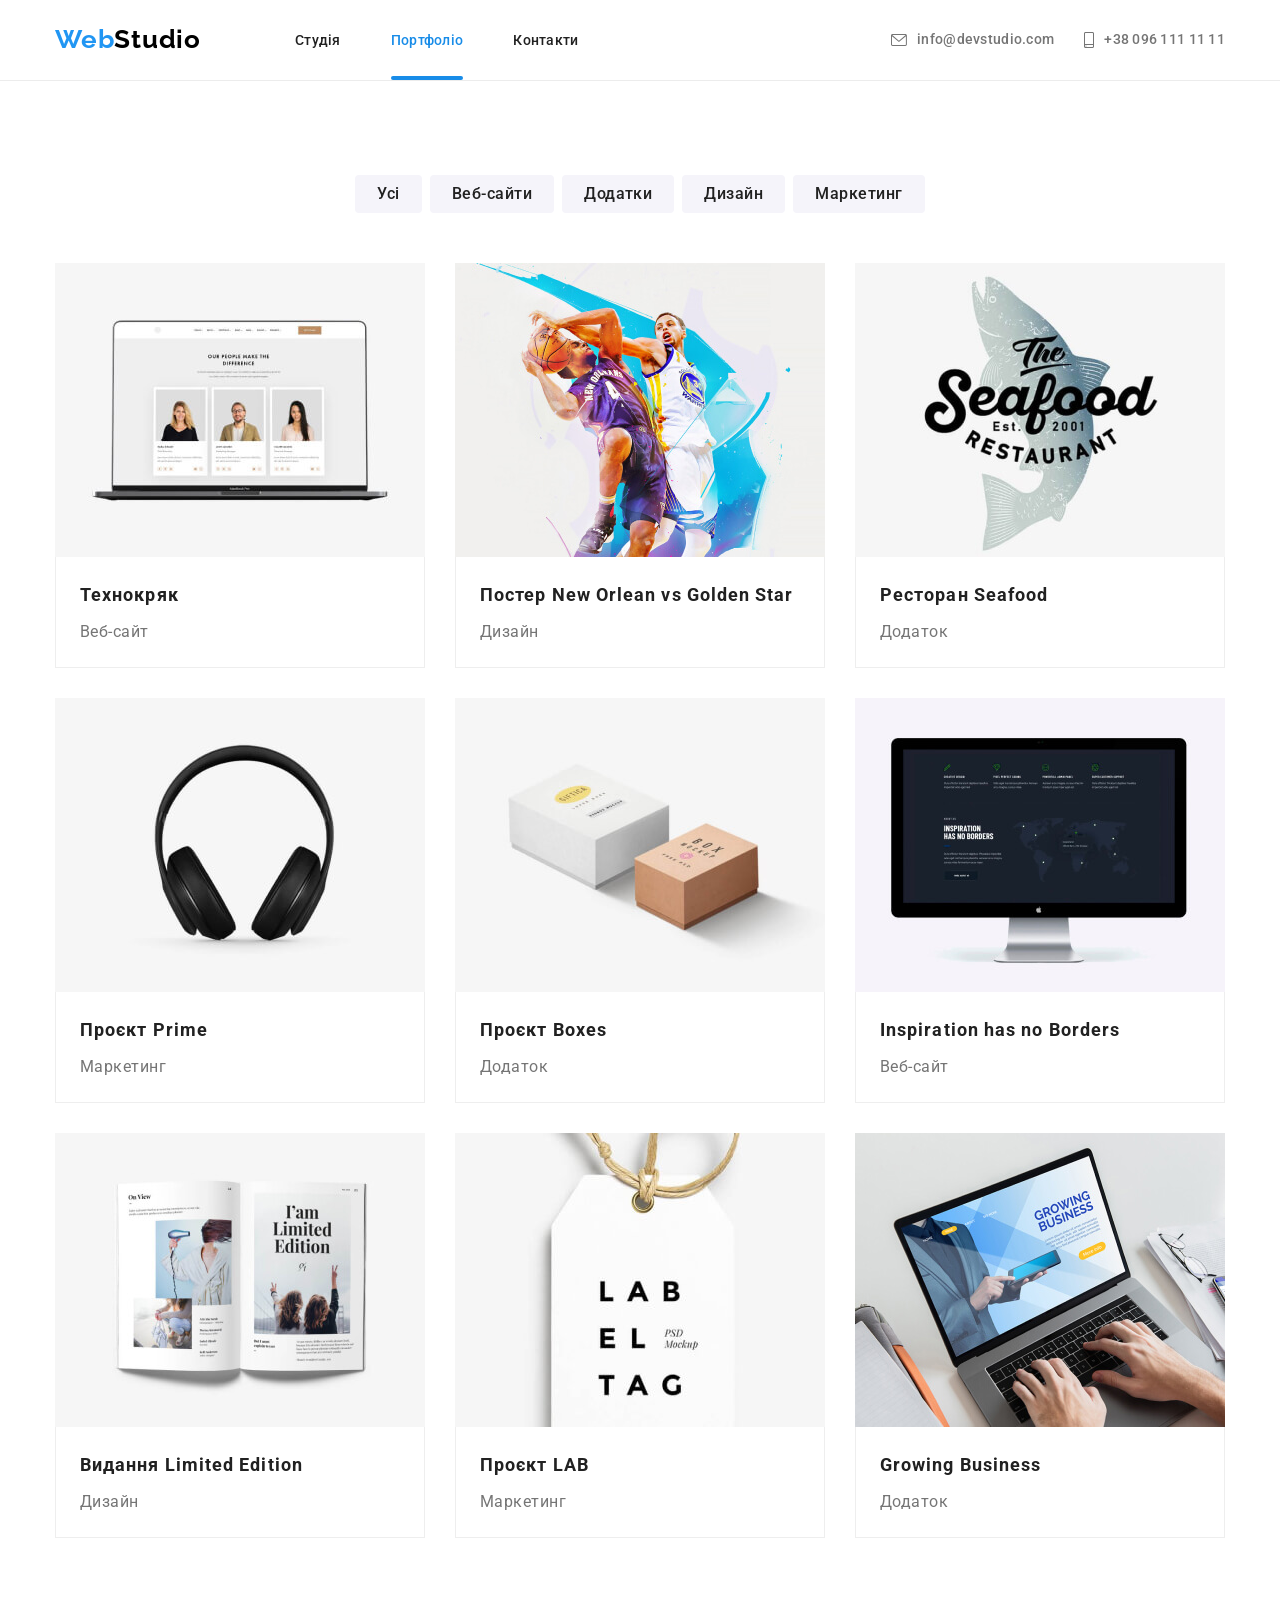
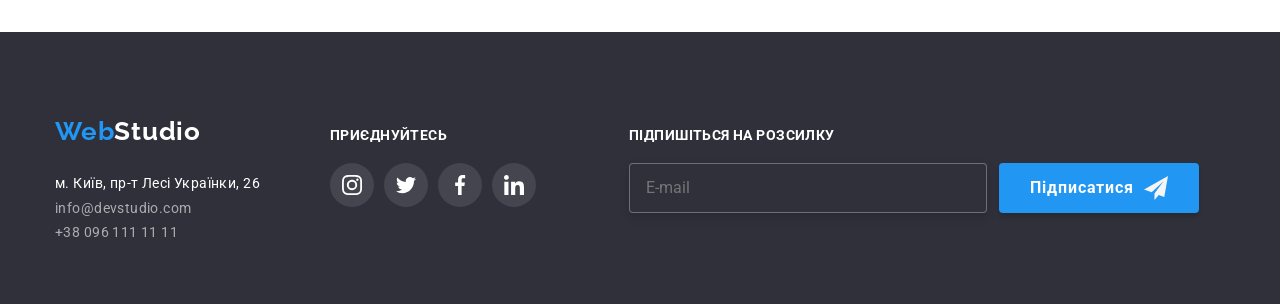
==== commit 48c2dc40: "Add files via upload" ====
--- a/portfolio.html
+++ b/portfolio.html
@@ -14,8 +14,8 @@
         rel="stylesheet">
     <link rel="stylesheet"
         href="https://cdnjs.cloudflare.com/ajax/libs/modern-normalize/1.0.0/modern-normalize.min.css">
-    <link rel="stylesheet" href="./css/styles.css">
-    <link rel="stylesheet" href="./css/styles.css">
+    <link rel="stylesheet" href="./css/main.css">
+    <!-- <link rel="stylesheet" href="./css/styles.css"> -->
 </head>
 
 
@@ -23,194 +23,199 @@
 
 <header class="border">
 
-    <div class="container">
-        <nav class="menu">
-            <a class="logo-sait" href="./index.html"> <span style="color: #2196F3;">Web</span>Studio
-            </a>
-            <ul class="nav-item">
-                <li class="item"><a class="nav-item-text" href="./index.html">Студія</a></li>
-                <li class="item"><a class="nav-item-text current" href="./portfolio.html">Портфоліо</a></li>
-                <li class="item"><a class="nav-item-text" href="#">Контакти</a></li>
+<div class="navigation container">
+    <nav class="navigation-menu">
+        <a class="logo" href="./index.html">Web
+            <span class="logo__white">Studio</span>
+        </a>
+        <ul class="top-nav">
+            <li class="top-nav__item"><a class="top-nav__text " href="./index.html">Студія</a></li>
+            <li class="top-nav__item"><a class="top-nav__text current" href="./portfolio.html">Портфоліо</a></li>
+            <li class="top-nav__item"><a class="top-nav__text " href="#">Контакти</a></li>
+        </ul>
+
+        <ul class="top-contacts">
+
+            <li class="top-contacts__item">
+
+                <a class="top-contacts__text " href="mailto:info@devstudio.com">
+                    <svg class="top-contacts__icon" Width="16" Height="12">
+                        <use href="./img/symbol-defs.svg#icon-mail"></use>
+                    </svg>
+
+                    info@devstudio.com
+                </a>
+            </li>
+
+            <li class="top-contacts__item">
+
+                <a class="top-contacts__text " href="tel:+380961111111">
+                    <svg class=" top-contacts__icon " Width="10" Height="16">
+                        <use href="./img/symbol-defs.svg#icon-tel"></use>
+                    </svg>
+                    +38 096 111 11 11
+                </a>
+            </li>
+        </ul>
+
+    </nav>
+</div>
+
+</header>
+
+
+<main>
+    <section class="main-navigation">
+
+        <div class=container>
+            <ul class="project-nav">
+                <li class="project-nav__item"><button class="project-nav__button" type="button">Усі</button></li>
+                <li class="project-nav__item"><button class="project-nav__button" type="button">Веб-сайти</button></li>
+                <li class="project-nav__item"><button class="project-nav__button" type="button">Додатки</button></li>
+                <li class="project-nav__item"><button class="project-nav__button" type="button">Дизайн</button></li>
+                <li class="project-nav__item"><button class="project-nav__button" type="button">Маркетинг</button></li>
             </ul>
 
-            <ul class="conts">
-                <li class="contacts-item">
-                    <a class="contacts-text" href="mailto:info@devstudio.com">
-                        <svg class="icon-heder wewr " Width="16" Height="12">
-                            <use href="./img/symbol-defs.svg#icon-mail"></use>
-                        </svg>
-                        info@devstudio.com
-                    </a>
-                </li>
-
-                <li class="contacts-item">
-
-                    <a class="contacts-text" href="tel:+380961111111">
-                        <svg class="icon-heder wewr " Width="10" Height="16">
-                            <use href="./img/symbol-defs.svg#icon-tel"></use>
-                        </svg>
-                        +38 096 111 11 11
-                    </a>
-                </li>
-            </ul>
-        </nav>
-    </div>
-
-</header>
-
-
-<main>
-    <section class="prodjects">
-
-        <div class=container>
-            <ul class="batton-portfolio">
-                <li class="qq"><button class="portfolio-batton" type="button">Усі</button></li>
-                <li class="qq"><button class="portfolio-batton" type="button">Веб-сайти</button></li>
-                <li class="qq"><button class="portfolio-batton" type="button">Додатки</button></li>
-                <li class="qq"><button class="portfolio-batton" type="button">Дизайн</button></li>
-                <li class="qq"><button class="portfolio-batton" type="button">Маркетинг</button></li>
-            </ul>
-
-            <ul class="img">
-
-
-
-                <li class="img-shad">
-                    <a class="img-shad-top" href="#" target="_blank">
-                        <div class="img-wrapper">
-                            <img class="img-top" src="./img/texnocryk.jpg" alt="технокряк" width="370" height="294">
-                            <p class="opis"> Ресурс пропонує комплексні пропозиції з різним рівнем функціоналу та
-                                сервісів. Все це дозволить відвідувачу отримати
-                                вичерпні відомості про компанію чи приватну особу.</p>
-                        </div>
-                        <div class="img-structur">
-                            <h3 class="project-text">Технокряк</h3>
-                            <p class="work">Веб-сайт</p>
-                        </div>
-                    </a>
-                </li>
-
-
-
-
-                <li class="img-shad">
-                    <a class="img-shad-top" href="#" target="_blank">
-                        <div class="img-wrapper">
-                            <img class="img-top" src="./img/basketball.jpg" alt="баскетбол" width="370" height="294">
-                            <p class="opis"> Ресурс пропонує комплексні пропозиції з різним рівнем функціоналу та
-                                сервісів. Все це дозволить відвідувачу отримати
-                                вичерпні відомості про компанію чи приватну особу.</p>
-                        </div>
-                        <div class="img-structur">
-                            <h3 class="project-text">Постер New Orlean vs Golden Star</h3>
-                            <p class="work">Дизайн</p>
-                        </div>
-                    </a>
-                </li>
-
-
-                <li class="img-shad">
-                    <a class="img-shad-top" href="#" target="_blank">
-                        <div class="img-wrapper">
-                            <img class="img-top" src="./img/seafood.jpg" alt="морськаеда" width="370" height="294">
-                            <p class="opis"> Ресурс пропонує комплексні пропозиції з різним рівнем функціоналу та
-                                сервісів. Все це дозволить відвідувачу отримати
-                                вичерпні відомості про компанію чи приватну особу.</p>
-                        </div>
-                        <div class="img-structur">
-                            <h3 class="project-text">Ресторан Seafood</h3>
-                            <p class="work">Додаток</p>
-                        </div>
-                    </a>
-                </li>
-
-
-                <li class="img-shad">
-                    <a class="img-shad-top" href="#" target="_blank">
-                        <div class="img-wrapper">
-                            <img class="img-top" src="./img/headphones.jpg" alt="навушники" width="370" height="294">
-                            <p class="opis"> Ресурс пропонує комплексні пропозиції з різним рівнем функціоналу та
-                                сервісів. Все це дозволить відвідувачу отримати
-                                вичерпні відомості про компанію чи приватну особу.</p>
-                        </div>
-                        <div class="img-structur">
-                            <h3 class="project-text">Проєкт Prime</h3>
-                            <p class="work">Маркетинг</p>
-                        </div>
-                    </a>
-                </li>
-
-                <li class="img-shad">
-                    <a class="img-shad-top" href="#" target="_blank">
-                        <div class="img-wrapper">
-                            <img class="img-top" src="./img/boxes.jpg" alt="коробки" width="370" height="294">
-                            <p class="opis"> Ресурс пропонує комплексні пропозиції з різним рівнем функціоналу та
-                                сервісів. Все це дозволить відвідувачу отримати
-                                вичерпні відомості про компанію чи приватну особу.</p>
-                        </div>
-                        <div class="img-structur">
-                            <h3 class="project-text">Проєкт Boxes</h3>
-                            <p class="work">Додаток</p>
-                        </div>
-                    </a>
-                </li>
-
-                <li class="img-shad">
-                    <a class="img-shad-top" href="#" target="_blank">
-                        <div class="img-wrapper">
-                            <img class="img-top" src="./img/imac.jpg" alt="аймак" width="370" height="294">
-                            <p class="opis"> Ресурс пропонує комплексні пропозиції з різним рівнем функціоналу та
-                                сервісів. Все це дозволить відвідувачу отримати
-                                вичерпні відомості про компанію чи приватну особу.</p>
-                        </div>
-                        <div class="img-structur">
-                            <h3 class="project-text">Inspiration has no Borders</h3>
-                            <p class="work">Веб-сайт</p>
-                        </div>
-                    </a>
-                </li>
-
-                <li class="img-shad">
-                    <a class="img-shad-top" href="#" target="_blank">
-                        <div class="img-wrapper">
-                            <img class="img-top" src="./img/book.jpg" alt="книга" width="370" height="294">
-                            <p class="opis"> Ресурс пропонує комплексні пропозиції з різним рівнем функціоналу та
-                                сервісів. Все це дозволить відвідувачу отримати
-                                вичерпні відомості про компанію чи приватну особу.</p>
-                        </div>
-                        <div class="img-structur">
-                            <h3 class="project-text">Видання Limited Edition</h3>
-                            <p class="work">Дизайн</p>
-                        </div>
-                    </a>
-                </li>
-
-                <li class="img-shad">
-                    <a class="img-shad-top" href="#" target="_blank">
-                        <div class="img-wrapper">
-                            <img class="img-top" src="./img/lab.jpg" alt="лаб" width="370" height="294">
-                            <p class="opis"> Ресурс пропонує комплексні пропозиції з різним рівнем функціоналу та
-                                сервісів. Все це дозволить відвідувачу отримати
-                                вичерпні відомості про компанію чи приватну особу.</p>
-                        </div>
-                        <div class="img-structur">
-                            <h3 class="project-text">Проєкт LAB</h3>
-                            <p class="work">Маркетинг</p>
-                        </div>
-                    </a>
-                </li>
-
-                <li class="img-shad">
-                    <a class="img-shad-top" href="#" target="_blank">
-                        <div class="img-wrapper">
-                            <img class="img-top" src="./img/notebook.jpg" alt="ноутбук" width="370" height="294">
-                            <p class="opis"> Ресурс пропонує комплексні пропозиції з різним рівнем функціоналу та
-                                сервісів. Все це дозволить відвідувачу отримати
-                                вичерпні відомості про компанію чи приватну особу.</p>
-                        </div>
-                        <div class="img-structur">
-                            <h3 class="project-text">Growing Business</h3>
-                            <p class="work">Додаток</p>
+            <ul class="portfolio-list">
+
+
+
+                <li class="portfolio-list__item">
+                    <a class="portfolio-list__link" href="#" target="_blank">
+                        <div class="portfolio-list__wrapper">
+                            <img class="portfolio-list__img" src="./img/texnocryk.jpg" alt="технокряк" width="370" height="294">
+                            <p class="portfolio-list__description"> Ресурс пропонує комплексні пропозиції з різним рівнем функціоналу та
+                                сервісів. Все це дозволить відвідувачу отримати
+                                вичерпні відомості про компанію чи приватну особу.</p>
+                        </div>
+                        <div class="portfolio-list__headtext">
+                            <h3 class="portfolio-list__header">Технокряк</h3>
+                            <p class="portfolio-list__text">Веб-сайт</p>
+                        </div>
+                    </a>
+                </li>
+
+
+
+
+                <li class="portfolio-list__item">
+                    <a class="portfolio-list__link" href="#" target="_blank">
+                        <div class="portfolio-list__wrapper">
+                            <img class="portfolio-list__img" src="./img/basketball.jpg" alt="баскетбол" width="370" height="294">
+                            <p class="portfolio-list__description"> Ресурс пропонує комплексні пропозиції з різним рівнем функціоналу та
+                                сервісів. Все це дозволить відвідувачу отримати
+                                вичерпні відомості про компанію чи приватну особу.</p>
+                        </div>
+                        <div class="portfolio-list__headtext">
+                            <h3 class="portfolio-list__header">Постер New Orlean vs Golden Star</h3>
+                            <p class="portfolio-list__text">Дизайн</p>
+                        </div>
+                    </a>
+                </li>
+
+
+                <li class="portfolio-list__item">
+                    <a class="portfolio-list__link" href="#" target="_blank">
+                        <div class="portfolio-list__wrapper">
+                            <img class="portfolio-list__img" src="./img/seafood.jpg" alt="морськаеда" width="370" height="294">
+                            <p class="portfolio-list__description"> Ресурс пропонує комплексні пропозиції з різним рівнем функціоналу та
+                                сервісів. Все це дозволить відвідувачу отримати
+                                вичерпні відомості про компанію чи приватну особу.</p>
+                        </div>
+                        <div class="portfolio-list__headtext">
+                            <h3 class="portfolio-list__header">Ресторан Seafood</h3>
+                            <p class="portfolio-list__text">Додаток</p>
+                        </div>
+                    </a>
+                </li>
+
+
+                <li class="portfolio-list__item">
+                    <a class="portfolio-list__link" href="#" target="_blank">
+                        <div class="portfolio-list__wrapper">
+                            <img class="portfolio-list__img" src="./img/headphones.jpg" alt="навушники" width="370" height="294">
+                            <p class="portfolio-list__description"> Ресурс пропонує комплексні пропозиції з різним рівнем функціоналу та
+                                сервісів. Все це дозволить відвідувачу отримати
+                                вичерпні відомості про компанію чи приватну особу.</p>
+                        </div>
+                        <div class="portfolio-list__headtext">
+                            <h3 class="portfolio-list__header">Проєкт Prime</h3>
+                            <p class="portfolio-list__text">Маркетинг</p>
+                        </div>
+                    </a>
+                </li>
+
+                <li class="portfolio-list__item">
+                    <a class="portfolio-list__link" href="#" target="_blank">
+                        <div class="portfolio-list__wrapper">
+                            <img class="portfolio-list__img" src="./img/boxes.jpg" alt="коробки" width="370" height="294">
+                            <p class="portfolio-list__description"> Ресурс пропонує комплексні пропозиції з різним рівнем функціоналу та
+                                сервісів. Все це дозволить відвідувачу отримати
+                                вичерпні відомості про компанію чи приватну особу.</p>
+                        </div>
+                        <div class="portfolio-list__headtext">
+                            <h3 class="portfolio-list__header">Проєкт Boxes</h3>
+                            <p class="portfolio-list__text">Додаток</p>
+                        </div>
+                    </a>
+                </li>
+
+                <li class="portfolio-list__item">
+                    <a class="portfolio-list__link" href="#" target="_blank">
+                        <div class="portfolio-list__wrapper">
+                            <img class="portfolio-list__img" src="./img/imac.jpg" alt="аймак" width="370" height="294">
+                            <p class="portfolio-list__description"> Ресурс пропонує комплексні пропозиції з різним рівнем функціоналу та
+                                сервісів. Все це дозволить відвідувачу отримати
+                                вичерпні відомості про компанію чи приватну особу.</p>
+                        </div>
+                        <div class="portfolio-list__headtext">
+                            <h3 class="portfolio-list__header">Inspiration has no Borders</h3>
+                            <p class="portfolio-list__text">Веб-сайт</p>
+                        </div>
+                    </a>
+                </li>
+
+                <li class="portfolio-list__item">
+                    <a class="portfolio-list__link" href="#" target="_blank">
+                        <div class="portfolio-list__wrapper">
+                            <img class="portfolio-list__img" src="./img/book.jpg" alt="книга" width="370" height="294">
+                            <p class="portfolio-list__description"> Ресурс пропонує комплексні пропозиції з різним рівнем функціоналу та
+                                сервісів. Все це дозволить відвідувачу отримати
+                                вичерпні відомості про компанію чи приватну особу.</p>
+                        </div>
+                        <div class="portfolio-list__headtext">
+                            <h3 class="portfolio-list__header">Видання Limited Edition</h3>
+                            <p class="portfolio-list__text">Дизайн</p>
+                        </div>
+                    </a>
+                </li>
+
+                <li class="portfolio-list__item">
+                    <a class="portfolio-list__link" href="#" target="_blank">
+                        <div class="portfolio-list__wrapper">
+                            <img class="portfolio-list__img" src="./img/lab.jpg" alt="лаб" width="370" height="294">
+                            <p class="portfolio-list__description"> Ресурс пропонує комплексні пропозиції з різним рівнем функціоналу та
+                                сервісів. Все це дозволить відвідувачу отримати
+                                вичерпні відомості про компанію чи приватну особу.</p>
+                        </div>
+                        <div class="portfolio-list__headtext">
+                            <h3 class="portfolio-list__header">Проєкт LAB</h3>
+                            <p class="portfolio-list__text">Маркетинг</p>
+                        </div>
+                    </a>
+                </li>
+
+                <li class="portfolio-list__item">
+                    <a class="portfolio-list__link" href="#" target="_blank">
+                        <div class="portfolio-list__wrapper">
+                            <img class="portfolio-list__img" src="./img/notebook.jpg" alt="ноутбук" width="370" height="294">
+                            <p class="portfolio-list__description"> Ресурс пропонує комплексні пропозиції з різним рівнем функціоналу та
+                                сервісів. Все це дозволить відвідувачу отримати
+                                вичерпні відомості про компанію чи приватну особу.</p>
+                        </div>
+                        <div class="portfolio-list__headtext">
+                            <h3 class="portfolio-list__header">Growing Business</h3>
+                            <p class="portfolio-list__text">Додаток</p>
                         </div>
                     </a>
                 </li>
@@ -222,54 +227,62 @@
 
 </main>
 
-<footer class="address">
+<footer class="footer-menu">
 
 
     <div class="container">
-        <div class="footer-socials">
-            <div class="adress-items">
-                <a class="logo-nav-address" href="./index.html"> <span style="color: #2196F3;">Web</span>Studio </a>
-                <ul class="contacts">
-                    <li class="cont"><a class="cont-address-text" href="https://goo.gl/maps/hf1jpu9bbmZNbc6U8"
-                            target="_blank" rel="noopener norreffer">м. Київ, пр-т Лесі
-                            Українки, 26</a></li>
-                    <li class="cont"><a class="cont-mail-text" href="mailto:info@devstudio.com">info@devstudio.com</a>
-                    </li>
-                    <li class="cont"><a class="cont-tel-tex" href="tel:+380961111111">+38 096 111 11 11</a></li>
+
+        <div class="footer-adr">
+            <div class="adr-items">
+                <a class="logo" href="./index.html">Web
+                    <span class="logo__black">Studio</span>
+                </a>
+                <ul class="contact-list">
+                    <li class="contact-list__item">
+                        <a class="contact-list__adr" href="https://goo.gl/maps/hf1jpu9bbmZNbc6U8" target="_blank"
+                            rel="noopener norreffer">м. Київ, пр-т Лесі
+                            Українки, 26</a>
+                    </li>
+                    <li class="contact-list__item">
+                        <a class="contact-list__mail" href="mailto:info@devstudio.com">info@devstudio.com</a>
+                    </li>
+                    <li class="contact-list__item">
+                        <a class="contact-list__tel" href="tel:+380961111111">+38 096 111 11 11</a>
+                    </li>
                 </ul>
             </div>
 
-
-
-            <div class="conect-items">
+            <!--footer social-->
+
+            <div class="conect-all">
                 <p>приєднуйтесь</p>
                 <ul class="connect-list">
-                    <li class="connect-item">
-                        <a href="#" class="connect-link">
+                    <li class="connect-list__item">
+                        <a href="#" class="connect-list__link">
                             <svg width=20 height=20>
                                 <use href="./img/symbol-social.svg#icon-instagram"></use>
                             </svg>
                         </a>
                     </li>
 
-                    <li class="connect-item">
-                        <a href="#" class="connect-link">
+                    <li class="connect-list__item">
+                        <a href="#" class="connect-list__link">
                             <svg width=20 height=20>
                                 <use href="./img/symbol-social.svg#icon-twitter"></use>
                             </svg>
                         </a>
                     </li>
 
-                    <li class="connect-item">
-                        <a href="#" class="connect-link">
+                    <li class="connect-list__item">
+                        <a href="#" class="connect-list__link">
                             <svg width=20 height=20>
                                 <use href="./img/symbol-social.svg#icon-facebook"></use>
                             </svg>
                         </a>
                     </li>
 
-                    <li class="connect-item">
-                        <a href="#" class="connect-link">
+                    <li class="connect-list__item">
+                        <a href="#" class="connect-list__link">
                             <svg width=20 height=20>
                                 <use href="./img/symbol-social.svg#icon-linkedin"></use>
                             </svg>
@@ -279,12 +292,13 @@
             </div>
 
 
-            <div class="form-email">
+
+            <form class="mailing-list">
                 <p>Підпишіться на розсилку</p>
-                <div class="forms-button">
+                <div class="mailing-list__email">
                     <form action="name">
                         <label for="mail">
-                            <input class="mmm" type="email" name="mail" id="mail" placeholder="E-mail" />
+                            <input class="input" type="email" name="mail" id="mail" placeholder="E-mail" />
                         </label>
                     </form>
                     <button class="form-batton" type="submit">Підписатися
@@ -292,12 +306,9 @@
                             <use href="./img/symbol-clients.svg#icon-send"></use>
                         </svg></button>
                 </div>
-            </div>
+            </form>
         </div>
 
-
-
-
 </footer>
 
 </body>
--- a/css/main.css
+++ b/css/main.css
@@ -0,0 +1,1243 @@
+h1,
+h2,
+h3,
+h4,
+h5,
+h6,
+p,
+ul {
+  margin: 0;
+  padding: 0;
+}
+
+body {
+  background-color: var(--best-color8);
+  font-family: "Roboto", sans-serif;
+  color: var(--best-color3);
+  text-decoration: none;
+}
+
+.border {
+  border-bottom-width: 1px;
+  border-bottom-style: solid;
+  border-bottom-color: #ececec;
+}
+
+.container {
+  width: 1200px;
+  margin: 0 auto;
+  padding-left: 15px;
+  padding-right: 15px;
+}
+
+.logo {
+  padding-top: 24px;
+  padding-bottom: 25px;
+  display: -webkit-box;
+  display: -ms-flexbox;
+  display: flex;
+  font-family: "Raleway", sans-serif;
+  font-size: 26px;
+  font-weight: 700;
+  line-height: 1.19;
+  letter-spacing: 0.03em;
+  color: var(--best-color1);
+  text-decoration: none;
+  font-style: normal;
+  line-height: 31px;
+}
+
+.logo__white {
+  color: #000;
+}
+
+.logo__black {
+  color: #fff;
+}
+
+.navigation-menu {
+  display: -webkit-box;
+  display: -ms-flexbox;
+  display: flex;
+  -webkit-box-align: center;
+      -ms-flex-align: center;
+          align-items: center;
+  margin: auto;
+}
+
+.top-nav {
+  margin-left: 94px;
+  font-weight: 500;
+  -webkit-box-align: center;
+      -ms-flex-align: center;
+          align-items: center;
+  display: -webkit-box;
+  display: -ms-flexbox;
+  display: flex;
+  list-style-type: none;
+}
+
+.top-nav__text {
+  padding: 32px 0;
+  font-family: "Roboto", sans-serif;
+  text-decoration: none;
+  color: var(--best-color3);
+  font-style: normal;
+  font-size: 14px;
+  line-height: 1.14;
+  letter-spacing: 0.02em;
+  -webkit-transition: color 250ms cubic-bezier(0.4, 0, 0.2, 1);
+  transition: color 250ms cubic-bezier(0.4, 0, 0.2, 1);
+}
+
+.top-nav__text.current {
+  color: #188ce8;
+  position: relative;
+}
+
+.current:after {
+  content: "";
+  position: absolute;
+  background: #188ce8;
+  border-radius: 2px;
+  height: 4px;
+  width: 100%;
+  left: 0%;
+  bottom: 0%;
+}
+
+.top-nav .top-nav__item + .top-nav__item {
+  margin-left: 50px;
+}
+
+.top-nav__text:focus {
+  color: var(--best-color1);
+}
+
+.top-nav__text:hover {
+  color: var(--best-color1);
+}
+
+:root {
+  --best-color1: #2196f3;
+  --best-color2: #f5f5f5;
+  --best-color3: #212121;
+  --best-color4: #757575;
+  --best-color5: #f5f4fa;
+  --best-color6: #2f303a;
+  --best-color7: #000000;
+  --best-color8: #ffffff;
+  --best-color9: #ffffff99;
+  --best-color10: #e60909;
+}
+
+.top-contacts {
+  margin-left: auto;
+  display: -webkit-box;
+  display: -ms-flexbox;
+  display: flex;
+  -webkit-box-align: center;
+      -ms-flex-align: center;
+          align-items: center;
+}
+
+.top-contacts .top-contacts__item + .top-contacts__item {
+  margin-left: 30px;
+}
+
+.top-contacts__item {
+  display: inline-block;
+  text-decoration: none;
+}
+
+.top-contacts__text {
+  padding: 32px 0;
+  fill: #757575;
+  display: -webkit-box;
+  display: -ms-flexbox;
+  display: flex;
+  -webkit-box-align: center;
+      -ms-flex-align: center;
+          align-items: center;
+  text-decoration: none;
+  font-family: "Roboto", sans-serif;
+  font-size: 14px;
+  font-weight: 500;
+  line-height: 1.14;
+  letter-spacing: 0.02em;
+  text-align: left;
+  color: var(--best-color4);
+  -webkit-transition: color 900ms cubic-bezier(0.4, 0, 0.2, 1), fill 250ms cubic-bezier(0.4, 0, 0.2, 1);
+  transition: color 900ms cubic-bezier(0.4, 0, 0.2, 1), fill 250ms cubic-bezier(0.4, 0, 0.2, 1);
+}
+
+li.top-contacts__item {
+  list-style-type: none;
+}
+
+.top-contacts__icon {
+  fill: #757575;
+  display: -webkit-box;
+  display: -ms-flexbox;
+  display: flex;
+  margin-right: 10px;
+  -webkit-transition: fill 250ms cubic-bezier(0.4, 0, 0.2, 1);
+  transition: fill 250ms cubic-bezier(0.4, 0, 0.2, 1);
+}
+
+.top-contacts__icon:hover {
+  fill: #2196f3;
+  color: var(--best-color10);
+}
+
+.top-contacts__text:hover {
+  fill: #2196f3;
+  color: var(--best-color1);
+}
+
+.top-contacts__text:focus {
+  fill: #2196f3;
+  color: var(--best-color1);
+}
+
+.hero-section {
+  background-repeat: no-repeat;
+  width: 1600px;
+  height: 600px;
+  margin: 0 auto;
+  background-color: #c4c4c4;
+  background-image: -webkit-gradient(linear, left top, left bottom, from(rgba(47, 48, 58, 0.4)), to(rgba(47, 48, 58, 0.4))), url(../img/team.jpg);
+  background-image: linear-gradient(rgba(47, 48, 58, 0.4), rgba(47, 48, 58, 0.4)), url(../img/team.jpg);
+  border-top-width: 3px;
+  padding-top: 200px;
+  padding-bottom: 200px;
+}
+
+.hero-section__header {
+  text-transform: uppercase;
+  color: white;
+  font-size: 44px;
+  font-weight: 900;
+  line-height: 1.36;
+  letter-spacing: 0.06em;
+  text-align: center;
+  max-width: 696px;
+  margin: auto;
+}
+
+.hero-section__batton {
+  display: block;
+  margin: 0 auto;
+  font-family: "roboto";
+  border-radius: 4px;
+  padding: 15px 32px;
+  font-size: 16px;
+  font-weight: 700;
+  line-height: 1.87;
+  letter-spacing: 0.06em;
+  text-align: center;
+  cursor: pointer;
+  text-decoration: none;
+  margin-top: 30px;
+  border: none;
+  background-color: var(--best-color1);
+  border-color: var(--brand-color1);
+  color: var(--best-color2);
+  -webkit-box-shadow: 0px 4px 4px rgba(0, 0, 0, 0.15);
+          box-shadow: 0px 4px 4px rgba(0, 0, 0, 0.15);
+  -webkit-transition: background-color 250ms cubic-bezier(0.4, 0, 0.2, 1);
+  transition: background-color 250ms cubic-bezier(0.4, 0, 0.2, 1);
+}
+
+.hero-section__batton:focus {
+  border-radius: 4px;
+  background-color: #188ce8;
+}
+
+.hero-section__batton:hover {
+  background-color: #188ce8;
+  -webkit-box-shadow: 0px 4px 4px rgba(0, 0, 0, 0.15);
+          box-shadow: 0px 4px 4px rgba(0, 0, 0, 0.15);
+}
+
+.hero-section__batton:active {
+  background-color: #188ce8;
+}
+
+.directions-block {
+  padding-bottom: 94px;
+  padding-top: 94px;
+  display: block;
+}
+
+.directions-list {
+  gap: 30px;
+  display: -webkit-box;
+  display: -ms-flexbox;
+  display: flex;
+  list-style-type: none;
+}
+
+.directions-list__icon {
+  padding: 25px 102px 25px 102px;
+  width: 270px;
+  height: 120px;
+  background: #f5f4fa;
+  border-radius: 4px;
+}
+
+.directions-list__header {
+  margin-top: 30px;
+  font-family: "Roboto", sans-serif;
+  font-size: 14px;
+  font-weight: 700;
+  line-height: 1.14;
+  letter-spacing: 0.03em;
+  text-align: left;
+  color: var(--best-color3);
+  text-transform: uppercase;
+  margin-bottom: 10px;
+}
+
+.directions-list__text {
+  font-family: "Roboto", sans-serif;
+  font-size: 14px;
+  line-height: 1.71;
+  letter-spacing: 0.03em;
+  text-align: left;
+  color: var(--best-color4);
+  width: 270px;
+}
+
+.what-doing {
+  padding-bottom: 94px;
+}
+
+.what-doing__header {
+  margin-bottom: 50px;
+  font-family: "Roboto", sans-serif;
+  font-size: 36px;
+  font-weight: 700;
+  line-height: 1.16;
+  letter-spacing: 0.03em;
+  text-align: center;
+  color: var(--best-color3);
+  text-align: center;
+}
+
+.what-doing__list {
+  display: -webkit-box;
+  display: -ms-flexbox;
+  display: flex;
+  list-style-type: none;
+  gap: 30px;
+}
+
+.what-doing__item {
+  position: relative;
+  display: -webkit-box;
+  display: -ms-flexbox;
+  display: flex;
+  -webkit-box-align: center;
+      -ms-flex-align: center;
+          align-items: center;
+  -webkit-box-pack: center;
+      -ms-flex-pack: center;
+          justify-content: center;
+}
+
+.what-doing__item::before {
+  display: inline-block;
+  position: absolute;
+  content: "";
+  width: 100%;
+  height: 70px;
+  bottom: 0%;
+  background-color: rgba(47, 48, 58, 0.8);
+}
+
+.what-doing__text {
+  font-family: "Roboto";
+  font-style: normal;
+  font-weight: 700;
+  font-size: 14px;
+  line-height: 16px;
+  text-align: center;
+  letter-spacing: 0.03em;
+  text-transform: uppercase;
+  bottom: 27px;
+  color: #ffffff;
+  position: absolute;
+}
+
+.team {
+  padding-top: 94px;
+  padding-bottom: 94px;
+}
+
+.team__header {
+  font-family: "Roboto", sans-serif;
+  font-size: 36px;
+  font-weight: 700;
+  line-height: 1.16;
+  letter-spacing: 0.03em;
+  text-align: center;
+  color: var(--best-color3);
+  margin-bottom: 50px;
+}
+
+.team__list {
+  gap: 30px;
+  display: -webkit-box;
+  display: -ms-flexbox;
+  display: flex;
+}
+
+.team__item {
+  -webkit-box-shadow: 0px 1px 3px rgba(0, 0, 0, 0.12), 0px 1px 1px rgba(0, 0, 0, 0.14), 0px 2px 1px rgba(0, 0, 0, 0.2);
+          box-shadow: 0px 1px 3px rgba(0, 0, 0, 0.12), 0px 1px 1px rgba(0, 0, 0, 0.14), 0px 2px 1px rgba(0, 0, 0, 0.2);
+  border-radius: 0px 0px 4px 4px;
+  background-color: #ffffff;
+  list-style-type: none;
+}
+
+.team__text {
+  padding-top: 30px;
+  margin-bottom: 10px;
+  font-family: "Roboto", sans-serif;
+  font-size: 16px;
+  font-weight: 500;
+  line-height: 1.18;
+  letter-spacing: 0.03em;
+  text-align: center;
+  color: var(--best-color3);
+}
+
+.team__name {
+  font-family: "Roboto", sans-serif;
+  font-size: 16px;
+  font-weight: 400;
+  line-height: 1.18;
+  letter-spacing: 0.03em;
+  text-align: center;
+  color: var(--best-color4);
+}
+
+.icons-ss {
+  gap: 10px;
+  list-style: none;
+  display: -webkit-box;
+  display: -ms-flexbox;
+  display: flex;
+  -webkit-box-pack: center;
+      -ms-flex-pack: center;
+          justify-content: center;
+  margin: 16px 0px 30px 0px;
+}
+
+.icons-ss__item {
+  width: 44px;
+  height: 44px;
+}
+
+.icons-ss__link {
+  display: -webkit-box;
+  display: -ms-flexbox;
+  display: flex;
+  -webkit-box-pack: center;
+      -ms-flex-pack: center;
+          justify-content: center;
+  -webkit-box-align: center;
+      -ms-flex-align: center;
+          align-items: center;
+  width: 100%;
+  height: 100%;
+  background-color: #ffffff;
+  border-radius: 50%;
+  -webkit-transition: background-color 250ms cubic-bezier(0.4, 0, 0.2, 1);
+  transition: background-color 250ms cubic-bezier(0.4, 0, 0.2, 1);
+}
+
+.icons-ss__icon {
+  fill: #afb1b8;
+  -webkit-transition: fill 250ms cubic-bezier(0.4, 0, 0.2, 1);
+  transition: fill 250ms cubic-bezier(0.4, 0, 0.2, 1);
+}
+
+.icons-ss__icon:hover {
+  fill: #ffffff;
+}
+
+.icons-ss__link:hover {
+  background-color: #2196f3;
+}
+
+.icons-ss__link:hover .icons-ss__icon {
+  fill: #ffffff;
+}
+
+.icons-ss__link:focus .icons-ss__icon {
+  fill: #ffffff;
+}
+
+.icons-ss__link:focus {
+  background-color: #2196f3;
+}
+
+.clients__header {
+  margin-bottom: 50px;
+  text-align: center;
+  font-family: "Roboto";
+  font-style: normal;
+  font-weight: 700;
+  font-size: 36px;
+  line-height: 42px;
+  text-align: center;
+  letter-spacing: 0.03em;
+  color: #212121;
+}
+
+.clients__list {
+  display: -webkit-box;
+  display: -ms-flexbox;
+  display: flex;
+  -webkit-box-pack: center;
+      -ms-flex-pack: center;
+          justify-content: center;
+  -webkit-box-align: center;
+      -ms-flex-align: center;
+          align-items: center;
+  gap: 30px;
+  list-style: none;
+  margin: 0;
+  padding: 0;
+  border: 0;
+  font-size: 100%;
+  font: inherit;
+  vertical-align: baseline;
+}
+
+.clients__item {
+  padding-top: 94px;
+  padding-bottom: 94px;
+}
+
+.clients__link {
+  cursor: pointer;
+  border: 1px solid #afb1b8;
+  border-radius: 4px;
+  display: -webkit-box;
+  display: -ms-flexbox;
+  display: flex;
+  -webkit-box-pack: center;
+      -ms-flex-pack: center;
+          justify-content: center;
+  -webkit-box-align: center;
+      -ms-flex-align: center;
+          align-items: center;
+  fill: #afb1b8;
+  width: 170px;
+  height: 92px;
+}
+
+.clients__link {
+  -webkit-transition: fill 250ms cubic-bezier(0.4, 0, 0.2, 1), border-color 250ms cubic-bezier(0.4, 0, 0.2, 1);
+  transition: fill 250ms cubic-bezier(0.4, 0, 0.2, 1), border-color 250ms cubic-bezier(0.4, 0, 0.2, 1);
+}
+
+.clients__link:focus {
+  border: 1px solid #2196f3;
+  fill: #2196f3;
+}
+
+.clients__link:hover {
+  border: 1px solid #2196f3;
+  fill: #2196f3;
+}
+
+.footer-menu {
+  padding-top: 60px;
+  padding-bottom: 60px;
+  background-color: var(--best-color6);
+}
+
+.footer-adr {
+  display: -webkit-box;
+  display: -ms-flexbox;
+  display: flex;
+  -webkit-box-align: baseline;
+      -ms-flex-align: baseline;
+          align-items: baseline;
+}
+
+.adr-items {
+  margin-right: 70px;
+}
+
+.contact-list {
+  list-style-type: none;
+  font-style: normal;
+  display: block;
+}
+
+.contact-list__adr {
+  text-decoration: none;
+  font-family: "Roboto", sans-serif;
+  font-size: 14px;
+  font-weight: 400;
+  line-height: 1.71;
+  letter-spacing: 0.03em;
+  text-align: left;
+  color: var(--best-color8);
+}
+
+.contacts :not(:last-child) {
+  margin-bottom: 9px;
+}
+
+.contact-list__mail {
+  text-decoration: none;
+  height: 21px;
+  width: 231px;
+  left: 215px;
+  top: 2235px;
+  border-radius: nullpx;
+  color: var(--best-color9);
+  font-family: "Roboto", sans-serif;
+  font-style: normal;
+  font-weight: 400;
+  font-size: 14px;
+  line-height: 24px;
+  letter-spacing: 0.03em;
+}
+
+.contact-list__tel {
+  text-decoration: none;
+  height: 21px;
+  width: 231px;
+  left: 215px;
+  top: 2235px;
+  border-radius: nullpx;
+  color: var(--best-color9);
+  font-family: "Roboto", sans-serif;
+  font-style: normal;
+  font-weight: 400;
+  font-size: 14px;
+  line-height: 24px;
+  letter-spacing: 0.03em;
+}
+
+.conect-all {
+  margin-right: 93px;
+  color: white;
+  text-transform: uppercase;
+  font-family: Roboto;
+  font-size: 14px;
+  font-weight: 700;
+  line-height: 16px;
+  letter-spacing: 0.03em;
+  text-align: left;
+}
+
+.connect-list {
+  list-style: none;
+  display: -webkit-box;
+  display: -ms-flexbox;
+  display: flex;
+  margin-top: 20px;
+  gap: 10px;
+}
+
+.connect-list__link {
+  fill: white;
+  border-radius: 50%;
+  background-color: rgba(255, 255, 255, 0.1019607843);
+  padding: 12;
+  display: -webkit-box;
+  display: -ms-flexbox;
+  display: flex;
+  padding: 12px;
+  margin: 0px;
+  -webkit-transition: background-color 250ms cubic-bezier(0.4, 0, 0.2, 1);
+  transition: background-color 250ms cubic-bezier(0.4, 0, 0.2, 1);
+}
+
+.connect-list__link:hover {
+  background-color: #2196f3;
+}
+
+.connect-list__link:focus {
+  background-color: #2196f3;
+}
+
+.mailing-list {
+  font-family: "Roboto";
+  font-style: normal;
+  font-weight: 700;
+  font-size: 14px;
+  line-height: 16px;
+  letter-spacing: 0.03em;
+  text-transform: uppercase;
+  color: #ffffff;
+}
+
+.mailing-list__email {
+  display: -webkit-box;
+  display: -ms-flexbox;
+  display: flex;
+  -webkit-box-align: center;
+      -ms-flex-align: center;
+          align-items: center;
+  gap: 12px;
+  margin-top: 20px;
+}
+
+.form-batton {
+  width: 200px;
+  height: 50px;
+  left: 1213px;
+  top: 2794px;
+  background: #2196f3;
+  -webkit-box-shadow: 0px 4px 4px rgba(0, 0, 0, 0.15);
+          box-shadow: 0px 4px 4px rgba(0, 0, 0, 0.15);
+  border-radius: 4px;
+  font-family: "Roboto";
+  font-style: normal;
+  font-weight: 700;
+  font-size: 16px;
+  line-height: 30px;
+  display: -webkit-box;
+  display: -ms-flexbox;
+  display: flex;
+  -webkit-box-align: center;
+      -ms-flex-align: center;
+          align-items: center;
+  -webkit-box-pack: center;
+      -ms-flex-pack: center;
+          justify-content: center;
+  text-align: center;
+  letter-spacing: 0.06em;
+  color: #ffffff;
+  fill: var(--best-color2);
+  gap: 10px;
+  -webkit-transition: background-color 250ms cubic-bezier(0.4, 0, 0.2, 1);
+  transition: background-color 250ms cubic-bezier(0.4, 0, 0.2, 1);
+  cursor: pointer;
+  border: none;
+}
+
+.form-batton:focus {
+  border-radius: 4px;
+  background-color: #188ce8;
+}
+
+.form-batton:hover {
+  background-color: #188ce8;
+  -webkit-box-shadow: 0px 4px 4px rgba(0, 0, 0, 0.15);
+          box-shadow: 0px 4px 4px rgba(0, 0, 0, 0.15);
+}
+
+.form-batton:active {
+  background-color: #188ce8;
+}
+
+.input {
+  -webkit-box-sizing: border-box;
+          box-sizing: border-box;
+  justify-items: center;
+  -webkit-box-align: center;
+      -ms-flex-align: center;
+          align-items: center;
+  width: 358px;
+  height: 50px;
+  left: 815px;
+  top: 2784px;
+  background-color: #2f303a;
+  border: 1px solid rgba(255, 255, 255, 0.3);
+  -webkit-filter: drop-shadow(0px 4px 4px rgba(0, 0, 0, 0.15));
+          filter: drop-shadow(0px 4px 4px rgba(0, 0, 0, 0.15));
+  border-radius: 4px;
+  font-family: "Roboto";
+  font-style: normal;
+  font-weight: 400;
+  font-size: 16px;
+  padding: 0 16px;
+  cursor: pointer;
+}
+
+.input:focus {
+  border: var(--best-color1) 1px solid;
+  -webkit-transition: border-color 250ms cubic-bezier(0.4, 0, 0.2, 1);
+  transition: border-color 250ms cubic-bezier(0.4, 0, 0.2, 1);
+}
+
+.input:hover {
+  border: var(--best-color1) 1px solid;
+  -webkit-transition: border-color 250ms cubic-bezier(0.4, 0, 0.2, 1);
+  transition: border-color 250ms cubic-bezier(0.4, 0, 0.2, 1);
+}
+
+.backdrop {
+  position: fixed;
+  top: 0;
+  left: 0;
+  width: 100%;
+  height: 100%;
+  background: rgba(0, 0, 0, 0.2);
+  z-index: 100;
+  -webkit-transition: opacity 250ms linear, visibility 250ms linear;
+  transition: opacity 250ms linear, visibility 250ms linear;
+}
+
+.backdrop.is-hidden {
+  visibility: hidden;
+  opacity: 0;
+  pointer-events: none;
+}
+
+.modal {
+  position: absolute;
+  width: 528px;
+  height: 581px;
+  background-color: #ffffff;
+  top: 50%;
+  left: 50%;
+  -webkit-transform: translate(-50%, -50%);
+          transform: translate(-50%, -50%);
+  padding: 40px;
+}
+
+.modal__header {
+  font-weight: 700;
+  font-size: 20px;
+  line-height: 1.15;
+  text-align: center;
+  letter-spacing: 0.03em;
+  display: block;
+  color: #212121;
+  margin-bottom: 12px;
+}
+
+.contact-form {
+  -ms-flex-wrap: wrap;
+      flex-wrap: wrap;
+  display: -webkit-box;
+  display: -ms-flexbox;
+  display: flex;
+}
+
+.form-label__input {
+  font-size: 12px;
+  line-height: 1.1666666667;
+  letter-spacing: 0.01em;
+  color: #757575;
+  display: block;
+  margin-bottom: 4px;
+}
+
+.contact-form__box {
+  display: block;
+  position: relative;
+}
+
+.form-input__item {
+  -webkit-box-sizing: border-box;
+          box-sizing: border-box;
+  width: 448px;
+  height: 40px;
+  display: block;
+  border: 1px solid rgba(33, 33, 33, 0.2);
+  border-radius: 4px;
+  cursor: pointer;
+  padding: 11px 42px;
+  margin-bottom: 10px;
+  -webkit-transition: border 250ms cubic-bezier(0.4, 0, 0.2, 1);
+  transition: border 250ms cubic-bezier(0.4, 0, 0.2, 1);
+}
+
+.contact-form__icon {
+  fill: var(--best-color3);
+  position: absolute;
+  left: 11px;
+  top: 50%;
+  -webkit-transform: translateY(-50%);
+          transform: translateY(-50%);
+  cursor: pointer;
+}
+
+.form-input__item:focus,
+.form-input__item:hover {
+  border: 1px solid #2196f3;
+}
+
+.form-input__item:focus ~ .contact-form-icon,
+.form-input__item:hover ~ .contact-form-icon {
+  fill: #2196f3;
+}
+
+.form-input__texterea {
+  -webkit-box-sizing: border-box;
+          box-sizing: border-box;
+  width: 448px;
+  height: 120px;
+  display: block;
+  border: 1px solid rgba(33, 33, 33, 0.2);
+  border-radius: 4px;
+  cursor: pointer;
+  resize: none;
+  padding: 12px 16px;
+  margin-bottom: 20px;
+  -webkit-transition: border 250ms cubic-bezier(0.4, 0, 0.2, 1);
+  transition: border 250ms cubic-bezier(0.4, 0, 0.2, 1);
+}
+
+.form-input__texterea::-webkit-input-placeholder {
+  font-weight: 400;
+  font-size: 12px;
+  line-height: 14px;
+  letter-spacing: 0.01em;
+  color: rgba(117, 117, 117, 0.5);
+}
+
+.form-input__texterea::-moz-placeholder {
+  font-weight: 400;
+  font-size: 12px;
+  line-height: 14px;
+  letter-spacing: 0.01em;
+  color: rgba(117, 117, 117, 0.5);
+}
+
+.form-input__texterea:-ms-input-placeholder {
+  font-weight: 400;
+  font-size: 12px;
+  line-height: 14px;
+  letter-spacing: 0.01em;
+  color: rgba(117, 117, 117, 0.5);
+}
+
+.form-input__texterea::-ms-input-placeholder {
+  font-weight: 400;
+  font-size: 12px;
+  line-height: 14px;
+  letter-spacing: 0.01em;
+  color: rgba(117, 117, 117, 0.5);
+}
+
+.form-input__texterea::placeholder {
+  font-weight: 400;
+  font-size: 12px;
+  line-height: 14px;
+  letter-spacing: 0.01em;
+  color: rgba(117, 117, 117, 0.5);
+}
+
+.contact-form__checkbox {
+  display: -webkit-box;
+  display: -ms-flexbox;
+  display: flex;
+  -webkit-box-align: center;
+      -ms-flex-align: center;
+          align-items: center;
+  margin: 0 auto;
+  margin-bottom: 30px;
+  cursor: pointer;
+}
+
+.checkbox-checked {
+  margin-right: 7px;
+  width: 16px;
+  height: 15px;
+  display: inline-block;
+  border-radius: 4px;
+  border: 2px solid #212121;
+}
+
+.form-checkbox {
+  position: absolute;
+  -webkit-appearance: none;
+     -moz-appearance: none;
+          appearance: none;
+}
+
+.form-checkbox:checked + .checkbox-checked {
+  background-color: var(--best-color1);
+  background-size: contain;
+  background-origin: border-box;
+  border-color: var(--best-color1);
+  background-image: url(../img/vector.svg);
+}
+
+.contact-form__text {
+  font-weight: 400;
+  font-size: 14px;
+  line-height: 24px;
+  letter-spacing: 0.03em;
+  color: #757575;
+}
+
+.contact-form__link {
+  font-weight: 400;
+  font-size: 14px;
+  line-height: 24px;
+  letter-spacing: 0.03em;
+  color: var(--best-color1);
+}
+
+.modal__batton {
+  width: 200px;
+  height: 50px;
+  border-radius: 4px;
+  font-weight: 700;
+  letter-spacing: 0.06em;
+  cursor: pointer;
+  border: none;
+  display: block;
+  margin: 0 auto;
+  color: var(--best-color2);
+  -webkit-box-shadow: 0px 4px 4px rgba(0, 0, 0, 0.15);
+          box-shadow: 0px 4px 4px rgba(0, 0, 0, 0.15);
+  -webkit-transition: background-color 250ms cubic-bezier(0.4, 0, 0.2, 1);
+  transition: background-color 250ms cubic-bezier(0.4, 0, 0.2, 1);
+  background-color: var(--best-color1);
+}
+
+.modal-btn__close {
+  position: absolute;
+  top: 8px;
+  right: 8px;
+  width: 30px;
+  height: 30px;
+  border: 1px solid rgba(0, 0, 0, 0.1);
+  padding: 0;
+  border-radius: 50%;
+  display: -webkit-box;
+  display: -ms-flexbox;
+  display: flex;
+  -webkit-box-pack: center;
+      -ms-flex-pack: center;
+          justify-content: center;
+  -webkit-box-align: center;
+      -ms-flex-align: center;
+          align-items: center;
+  cursor: pointer;
+  fill: #000000;
+}
+
+.modal__batton:focus {
+  border-radius: 4px;
+  background-color: #188ce8;
+}
+
+.modal__batton:hover {
+  background-color: #188ce8;
+  -webkit-box-shadow: 0px 4px 4px rgba(0, 0, 0, 0.15);
+          box-shadow: 0px 4px 4px rgba(0, 0, 0, 0.15);
+}
+
+.modal__batton:active {
+  background-color: #188ce8;
+}
+
+.modal-icon__close:hover {
+  -webkit-transition: fill 250ms cubic-bezier(0.4, 0, 0.2, 1);
+  transition: fill 250ms cubic-bezier(0.4, 0, 0.2, 1);
+  fill: #2196f3;
+}
+
+.contact-form__icon:hover {
+  -webkit-transition: fill 250ms cubic-bezier(0.4, 0, 0.2, 1);
+  transition: fill 250ms cubic-bezier(0.4, 0, 0.2, 1);
+  fill: #2196f3;
+}
+
+.form-input:hover {
+  -webkit-transform: outline #2196f3;
+          transform: outline #2196f3;
+}
+
+.main-navigation {
+  padding-top: 94px;
+  padding-bottom: 94px;
+}
+
+.project-nav {
+  display: block;
+  -webkit-box-pack: center;
+      -ms-flex-pack: center;
+          justify-content: center;
+  display: -webkit-box;
+  display: -ms-flexbox;
+  display: flex;
+  list-style-type: none;
+  margin-bottom: 50px;
+}
+
+.project-nav .project-nav__item + .project-nav__item {
+  margin-left: 8px;
+}
+
+.project-nav__button:hover {
+  color: var(--best-color8);
+  background-color: var(--best-color1);
+}
+
+.project-nav__button:active {
+  cursor: pointer;
+  color: var(--best-color8);
+  background-color: var(--best-color1);
+  font-family: "Roboto", sans-serif;
+  font-size: 16px;
+  font-weight: 500;
+  line-height: 1.62;
+  letter-spacing: 0.03em;
+  text-align: center;
+  border-style: none;
+}
+
+.project-nav__button {
+  border-radius: 4px;
+  padding-left: 22px;
+  padding-right: 22px;
+  padding-top: 6px;
+  padding-bottom: 6px;
+  background-color: var(--best-color5);
+  font-family: "Roboto", sans-serif;
+  font-size: 16px;
+  font-weight: 500;
+  line-height: 1.62;
+  letter-spacing: 0.03em;
+  text-align: center;
+  color: var(--best-color3);
+  cursor: pointer;
+  border: none;
+  -webkit-transition: color 250ms cubic-bezier(0.4, 0, 0.2, 1);
+  transition: color 250ms cubic-bezier(0.4, 0, 0.2, 1);
+}
+
+.project-nav__button {
+  -webkit-transition: background-color 250ms cubic-bezier(0.4, 0, 0.2, 1);
+  transition: background-color 250ms cubic-bezier(0.4, 0, 0.2, 1);
+}
+
+.project-nav__button:hover {
+  -webkit-box-shadow: 0px 3px 1px rgba(0, 0, 0, 0.1), 0px 1px 2px rgba(0, 0, 0, 0.08), 0px 2px 2px rgba(0, 0, 0, 0.12);
+          box-shadow: 0px 3px 1px rgba(0, 0, 0, 0.1), 0px 1px 2px rgba(0, 0, 0, 0.08), 0px 2px 2px rgba(0, 0, 0, 0.12);
+}
+
+.project-nav__button:focus {
+  border-radius: 4px;
+  color: var(--best-color8);
+  background-color: var(--best-color1);
+}
+
+.portfolio-list {
+  -ms-flex-wrap: wrap;
+      flex-wrap: wrap;
+  display: -webkit-box;
+  display: -ms-flexbox;
+  display: flex;
+  list-style-type: none;
+  gap: 30px;
+}
+
+.portfolio-list__item {
+  -webkit-transition: color 250ms cubic-bezier(0.4, 0, 0.2, 1);
+  transition: color 250ms cubic-bezier(0.4, 0, 0.2, 1);
+}
+
+.portfolio-list__link {
+  -webkit-transition: -webkit-box-shadow 250ms cubic-bezier(0.4, 0, 0.2, 1);
+  transition: -webkit-box-shadow 250ms cubic-bezier(0.4, 0, 0.2, 1);
+  transition: box-shadow 250ms cubic-bezier(0.4, 0, 0.2, 1);
+  transition: box-shadow 250ms cubic-bezier(0.4, 0, 0.2, 1), -webkit-box-shadow 250ms cubic-bezier(0.4, 0, 0.2, 1);
+  list-style-type: none;
+  text-decoration: none;
+  display: block;
+}
+
+.portfolio-list__wrapper {
+  position: relative;
+  overflow: hidden;
+}
+
+.portfolio-list__img {
+  display: block;
+  max-width: 100%;
+  height: auto;
+}
+
+.portfolio-list__description {
+  position: absolute;
+  width: 322px;
+  height: 168px;
+  left: 239px;
+  top: 323px;
+  font-family: "Roboto";
+  font-style: normal;
+  font-weight: 400;
+  font-size: 18px;
+  line-height: 28px;
+  letter-spacing: 0.03em;
+  top: 0;
+  left: 0;
+  width: 100%;
+  height: 100%;
+  color: #ffffff;
+  padding-top: 63px;
+  padding-left: 24px;
+  background-color: rgba(33, 150, 243, 0.9);
+  overflow: auto;
+  -webkit-transform: translateY(100%);
+          transform: translateY(100%);
+  -webkit-transition: -webkit-transform 250ms linear;
+  transition: -webkit-transform 250ms linear;
+  transition: transform 250ms linear;
+  transition: transform 250ms linear, -webkit-transform 250ms linear;
+}
+
+.portfolio-list__link:hover .portfolio-list__description {
+  -webkit-transform: translateY(0%);
+          transform: translateY(0%);
+}
+
+.portfolio-list__link:focus .portfolio-list__description {
+  -webkit-transform: translateY(0%);
+          transform: translateY(0%);
+}
+
+.portfolio-list__link:hover {
+  -webkit-box-shadow: 0px 1px 1px rgba(0, 0, 0, 0.12), 0px 4px 4px rgba(0, 0, 0, 0.06), 1px 4px 6px rgba(0, 0, 0, 0.16);
+          box-shadow: 0px 1px 1px rgba(0, 0, 0, 0.12), 0px 4px 4px rgba(0, 0, 0, 0.06), 1px 4px 6px rgba(0, 0, 0, 0.16);
+}
+
+.portfolio-list__link:focus {
+  -webkit-box-shadow: 0px 1px 1px rgba(0, 0, 0, 0.12), 0px 4px 4px rgba(0, 0, 0, 0.06), 1px 4px 6px rgba(0, 0, 0, 0.16);
+          box-shadow: 0px 1px 1px rgba(0, 0, 0, 0.12), 0px 4px 4px rgba(0, 0, 0, 0.06), 1px 4px 6px rgba(0, 0, 0, 0.16);
+}
+
+.portfolio-list__headtext {
+  padding: 20px 24px;
+  border: 1px solid #eeeeee;
+  border-top: none;
+}
+
+.portfolio-list__header {
+  font-family: "Roboto", sans-serif;
+  font-size: 18px;
+  font-weight: 700;
+  line-height: 2;
+  letter-spacing: 0.06em;
+  text-align: left;
+  color: var(--best-color3);
+}
+
+.portfolio-list__text {
+  margin-top: 4px;
+  font-family: "Roboto", sans-serif;
+  font-size: 16px;
+  font-weight: 400;
+  line-height: 1.87;
+  letter-spacing: 0.03em;
+  text-align: left;
+  color: var(--best-color4);
+}/*# sourceMappingURL=main.css.map */
